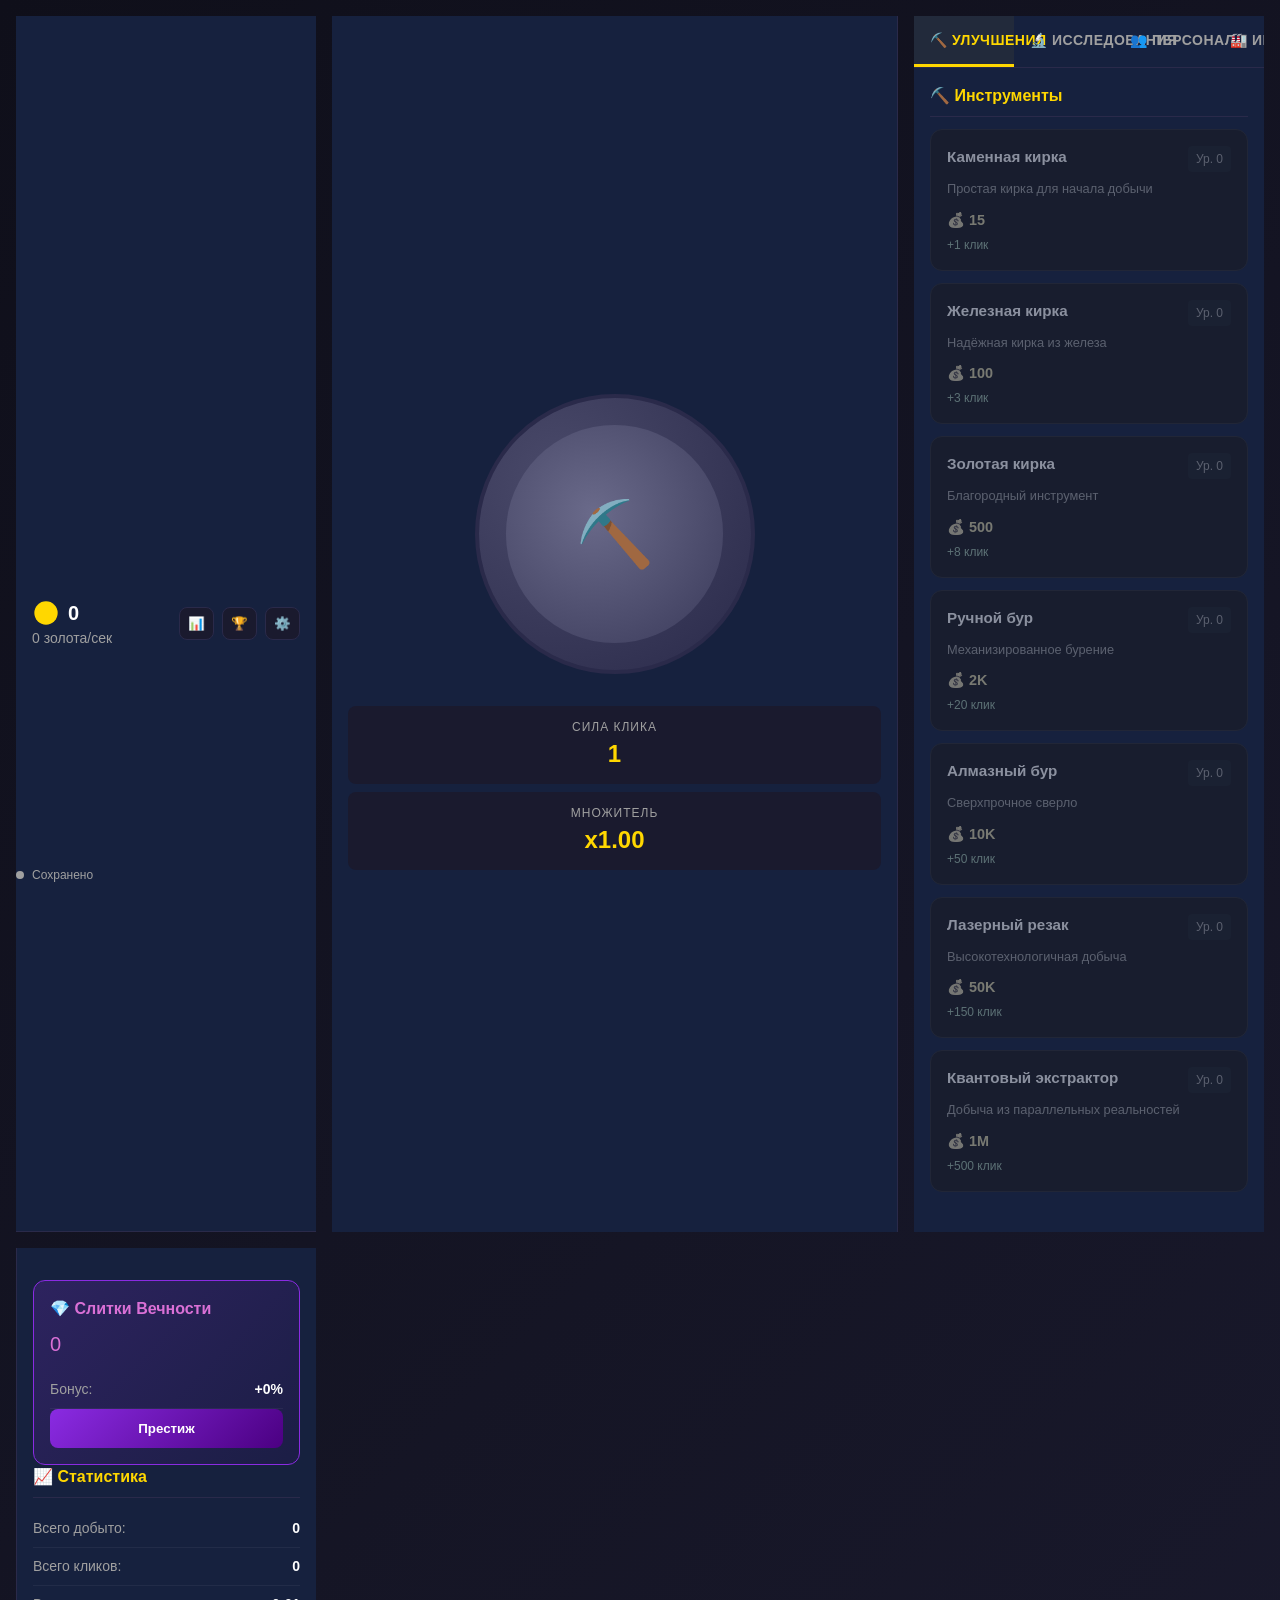
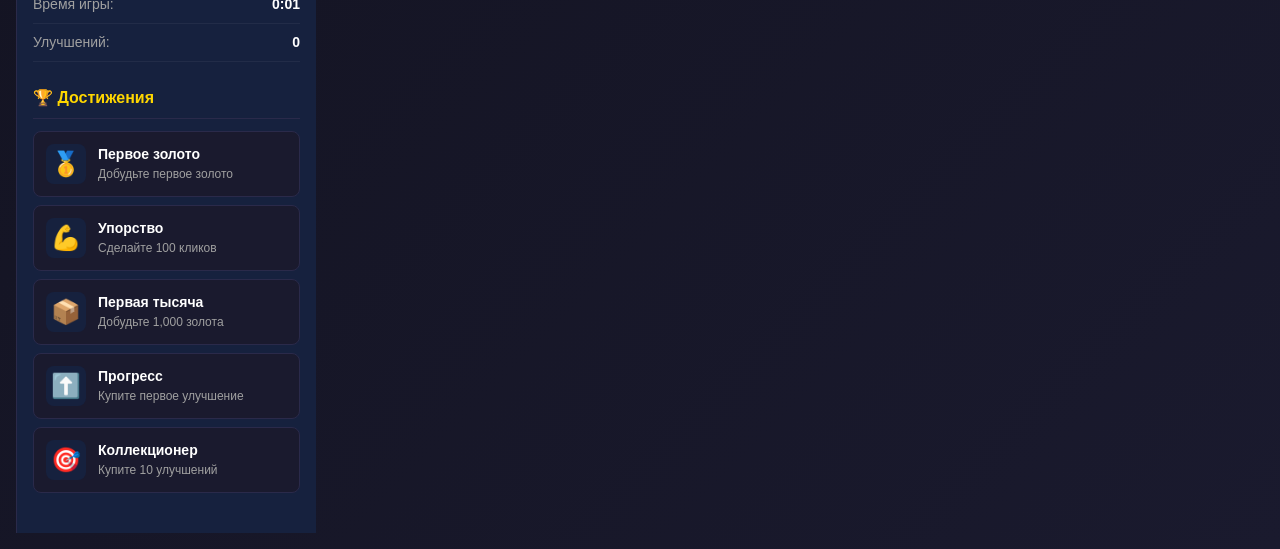
==== index.html @ e4bf8875 "Add files via upload" ====
<!DOCTYPE html>
<html lang="ru">
<head>
    <meta charset="UTF-8">
    <meta name="viewport" content="width=device-width, initial-scale=1.0, maximum-scale=1.0, user-scalable=no, viewport-fit=cover">
    <meta name="theme-color" content="#1a1a2e">
    <meta name="description" content="Gold Mining Clicker - высокопроизводительная браузерная игра">
    <title>Gold Mining Clicker</title>
    <style>
        /* ============================================
           CSS RESET & BASE STYLES
           ============================================ */
        *, *::before, *::after {
            box-sizing: border-box;
            margin: 0;
            padding: 0;
            -webkit-tap-highlight-color: transparent;
        }

        :root {
            --primary-gold: #ffd700;
            --secondary-gold: #ffb347;
            --dark-bg: #1a1a2e;
            --darker-bg: #0f0f1a;
            --panel-bg: #16213e;
            --accent-blue: #4a9eff;
            --accent-green: #4ade80;
            --accent-red: #f87171;
            --text-primary: #ffffff;
            --text-secondary: #a0a0a0;
            --border-color: #2a2a4a;
            --shadow-color: rgba(0, 0, 0, 0.3);
            --font-main: -apple-system, BlinkMacSystemFont, 'Segoe UI', Roboto, Oxygen, Ubuntu, sans-serif;
        }

        html {
            font-size: 16px;
            -webkit-text-size-adjust: 100%;
            touch-action: manipulation;
        }

        body {
            font-family: var(--font-main);
            background: linear-gradient(135deg, var(--darker-bg) 0%, var(--dark-bg) 100%);
            color: var(--text-primary);
            min-height: 100vh;
            min-height: 100dvh;
            overflow-x: hidden;
            line-height: 1.5;
        }

        /* ============================================
           LAYOUT & GRID
           ============================================ */
        .game-container {
            display: grid;
            grid-template-columns: 1fr;
            grid-template-rows: auto 1fr auto;
            min-height: 100vh;
            min-height: 100dvh;
            max-width: 1400px;
            margin: 0 auto;
        }

        @media (min-width: 768px) {
            .game-container {
                grid-template-columns: 300px 1fr 350px;
                grid-template-rows: 1fr;
                gap: 1rem;
                padding: 1rem;
            }
        }

        /* ============================================
           HEADER
           ============================================ */
        .header {
            background: var(--panel-bg);
            padding: 0.75rem 1rem;
            border-bottom: 1px solid var(--border-color);
            display: flex;
            justify-content: space-between;
            align-items: center;
            position: sticky;
            top: 0;
            z-index: 100;
            backdrop-filter: blur(10px);
            -webkit-backdrop-filter: blur(10px);
        }

        .gold-display {
            display: flex;
            align-items: center;
            gap: 0.5rem;
            font-size: 1.25rem;
            font-weight: bold;
        }

        .gold-icon {
            width: 28px;
            height: 28px;
            fill: var(--primary-gold);
            animation: goldPulse 2s ease-in-out infinite;
        }

        @keyframes goldPulse {
            0%, 100% { transform: scale(1); }
            50% { transform: scale(1.1); }
        }

        .gps-display {
            font-size: 0.875rem;
            color: var(--text-secondary);
        }

        .header-actions {
            display: flex;
            gap: 0.5rem;
        }

        .btn-icon {
            background: var(--dark-bg);
            border: 1px solid var(--border-color);
            border-radius: 8px;
            padding: 0.5rem;
            cursor: pointer;
            transition: all 0.2s ease;
            color: var(--text-primary);
        }

        .btn-icon:hover {
            background: var(--panel-bg);
            border-color: var(--primary-gold);
        }

        /* ============================================
           MINING SECTION (LEFT PANEL)
           ============================================ */
        .mining-section {
            background: var(--panel-bg);
            padding: 1rem;
            display: flex;
            flex-direction: column;
            align-items: center;
            justify-content: center;
            border-right: 1px solid var(--border-color);
            position: relative;
            overflow: hidden;
        }

        .mine-container {
            position: relative;
            width: 280px;
            height: 280px;
            margin: 1rem 0;
        }

        .mine-button {
            width: 100%;
            height: 100%;
            border-radius: 50%;
            background: radial-gradient(circle at 30% 30%, #4a4a6a, #2a2a4a);
            border: 4px solid var(--border-color);
            cursor: pointer;
            position: relative;
            overflow: hidden;
            transition: transform 0.1s ease, border-color 0.2s ease;
            -webkit-user-select: none;
            user-select: none;
            touch-action: manipulation;
        }

        .mine-button::before {
            content: '';
            position: absolute;
            top: 10%;
            left: 10%;
            width: 80%;
            height: 80%;
            background: radial-gradient(circle at 40% 40%, #6a6a8a, #3a3a5a);
            border-radius: 50%;
        }

        .mine-button::after {
            content: '⛏️';
            position: absolute;
            top: 50%;
            left: 50%;
            transform: translate(-50%, -50%);
            font-size: 4rem;
            z-index: 2;
        }

        .mine-button:hover {
            border-color: var(--primary-gold);
        }

        .mine-button:active {
            transform: scale(0.95);
        }

        .mine-button.clicked {
            animation: mineClick 0.1s ease-out;
        }

        @keyframes mineClick {
            0% { transform: scale(1); }
            50% { transform: scale(0.92); }
            100% { transform: scale(1); }
        }

        .click-power-display {
            text-align: center;
            margin-top: 1rem;
            padding: 0.75rem;
            background: var(--dark-bg);
            border-radius: 8px;
            width: 100%;
        }

        .click-power-label {
            font-size: 0.75rem;
            color: var(--text-secondary);
            text-transform: uppercase;
            letter-spacing: 1px;
        }

        .click-power-value {
            font-size: 1.5rem;
            font-weight: bold;
            color: var(--primary-gold);
        }

        /* ============================================
           MAIN CONTENT (UPGRADES & RESEARCH)
           ============================================ */
        .main-section {
            background: var(--panel-bg);
            overflow-y: auto;
            overflow-x: hidden;
            display: flex;
            flex-direction: column;
        }

        .tabs {
            display: flex;
            border-bottom: 1px solid var(--border-color);
            flex-shrink: 0;
            overflow-x: auto;
            -webkit-overflow-scrolling: touch;
        }

        .tab-btn {
            flex: 1;
            min-width: 100px;
            padding: 1rem;
            background: transparent;
            border: none;
            border-bottom: 3px solid transparent;
            color: var(--text-secondary);
            cursor: pointer;
            font-size: 0.875rem;
            font-weight: 600;
            text-transform: uppercase;
            letter-spacing: 0.5px;
            transition: all 0.2s ease;
            white-space: nowrap;
        }

        .tab-btn.active {
            color: var(--primary-gold);
            border-bottom-color: var(--primary-gold);
            background: rgba(255, 215, 0, 0.05);
        }

        .tab-content {
            flex: 1;
            overflow-y: auto;
            padding: 1rem;
            display: none;
        }

        .tab-content.active {
            display: block;
        }

        .upgrade-category {
            margin-bottom: 1.5rem;
        }

        .category-title {
            font-size: 1rem;
            font-weight: bold;
            color: var(--primary-gold);
            margin-bottom: 0.75rem;
            padding-bottom: 0.5rem;
            border-bottom: 1px solid var(--border-color);
            display: flex;
            align-items: center;
            gap: 0.5rem;
        }

        .upgrade-grid {
            display: grid;
            grid-template-columns: repeat(auto-fill, minmax(280px, 1fr));
            gap: 0.75rem;
        }

        .upgrade-card {
            background: var(--dark-bg);
            border: 1px solid var(--border-color);
            border-radius: 12px;
            padding: 1rem;
            cursor: pointer;
            transition: all 0.2s ease;
            position: relative;
            overflow: hidden;
        }

        .upgrade-card:hover {
            border-color: var(--primary-gold);
            transform: translateY(-2px);
        }

        .upgrade-card.disabled {
            opacity: 0.5;
            cursor: not-allowed;
            filter: grayscale(0.8);
        }

        .upgrade-card.disabled:hover {
            transform: none;
            border-color: var(--border-color);
        }

        .upgrade-card.purchased {
            border-color: var(--accent-green);
        }

        .upgrade-card.purchased::after {
            content: '✓';
            position: absolute;
            top: 0.5rem;
            right: 0.5rem;
            color: var(--accent-green);
            font-weight: bold;
        }

        .upgrade-header {
            display: flex;
            justify-content: space-between;
            align-items: flex-start;
            margin-bottom: 0.5rem;
        }

        .upgrade-name {
            font-weight: bold;
            font-size: 0.95rem;
        }

        .upgrade-level {
            background: var(--panel-bg);
            padding: 0.25rem 0.5rem;
            border-radius: 4px;
            font-size: 0.75rem;
            color: var(--text-secondary);
        }

        .upgrade-description {
            font-size: 0.8rem;
            color: var(--text-secondary);
            margin-bottom: 0.75rem;
            line-height: 1.4;
        }

        .upgrade-cost {
            display: flex;
            align-items: center;
            gap: 0.25rem;
            font-size: 0.9rem;
            color: var(--primary-gold);
            font-weight: 600;
        }

        .upgrade-bonus {
            font-size: 0.75rem;
            color: var(--accent-green);
            margin-top: 0.25rem;
        }

        /* Research Tree Styles */
        .research-tree {
            display: flex;
            flex-direction: column;
            gap: 1.5rem;
        }

        .research-branch {
            background: var(--dark-bg);
            border-radius: 12px;
            padding: 1rem;
            border: 1px solid var(--border-color);
        }

        .branch-title {
            font-size: 1rem;
            font-weight: bold;
            color: var(--accent-blue);
            margin-bottom: 1rem;
            display: flex;
            align-items: center;
            gap: 0.5rem;
        }

        .research-node {
            display: flex;
            align-items: center;
            gap: 1rem;
            padding: 0.75rem;
            background: var(--panel-bg);
            border-radius: 8px;
            margin-bottom: 0.5rem;
            cursor: pointer;
            transition: all 0.2s ease;
            border: 1px solid var(--border-color);
        }

        .research-node:hover {
            border-color: var(--accent-blue);
        }

        .research-node.locked {
            opacity: 0.4;
            cursor: not-allowed;
            filter: grayscale(1);
        }

        .research-node.researched {
            border-color: var(--accent-green);
            background: rgba(74, 222, 128, 0.1);
        }

        .research-icon {
            width: 40px;
            height: 40px;
            background: var(--dark-bg);
            border-radius: 8px;
            display: flex;
            align-items: center;
            justify-content: center;
            font-size: 1.25rem;
            flex-shrink: 0;
        }

        .research-info {
            flex: 1;
        }

        .research-name {
            font-weight: bold;
            font-size: 0.9rem;
        }

        .research-desc {
            font-size: 0.75rem;
            color: var(--text-secondary);
        }

        .research-cost {
            font-size: 0.8rem;
            color: var(--primary-gold);
            font-weight: 600;
        }

        /* ============================================
           RIGHT PANEL (STATS & EVENTS)
           ============================================ */
        .stats-section {
            background: var(--panel-bg);
            border-left: 1px solid var(--border-color);
            overflow-y: auto;
            padding: 1rem;
        }

        .stats-panel {
            margin-bottom: 1.5rem;
        }

        .panel-title {
            font-size: 1rem;
            font-weight: bold;
            color: var(--primary-gold);
            margin-bottom: 0.75rem;
            padding-bottom: 0.5rem;
            border-bottom: 1px solid var(--border-color);
        }

        .stat-row {
            display: flex;
            justify-content: space-between;
            padding: 0.5rem 0;
            font-size: 0.875rem;
            border-bottom: 1px solid rgba(255, 255, 255, 0.05);
        }

        .stat-label {
            color: var(--text-secondary);
        }

        .stat-value {
            font-weight: 600;
            color: var(--text-primary);
        }

        .event-banner {
            background: linear-gradient(135deg, rgba(255, 215, 0, 0.2), rgba(255, 179, 71, 0.1));
            border: 1px solid var(--primary-gold);
            border-radius: 8px;
            padding: 1rem;
            margin-bottom: 1rem;
            text-align: center;
            animation: eventPulse 2s ease-in-out infinite;
        }

        @keyframes eventPulse {
            0%, 100% { box-shadow: 0 0 10px rgba(255, 215, 0, 0.2); }
            50% { box-shadow: 0 0 20px rgba(255, 215, 0, 0.4); }
        }

        .event-name {
            font-weight: bold;
            color: var(--primary-gold);
            margin-bottom: 0.25rem;
        }

        .event-timer {
            font-size: 0.875rem;
            color: var(--text-secondary);
        }

        .prestige-section {
            background: linear-gradient(135deg, rgba(138, 43, 226, 0.2), rgba(75, 0, 130, 0.1));
            border: 1px solid #8a2be2;
            border-radius: 12px;
            padding: 1rem;
            margin-top: 1rem;
        }

        .prestige-title {
            font-size: 1rem;
            font-weight: bold;
            color: #da70d6;
            margin-bottom: 0.5rem;
        }

        .prestige-currency {
            display: flex;
            align-items: center;
            gap: 0.5rem;
            font-size: 1.25rem;
            color: #da70d6;
            margin-bottom: 0.75rem;
        }

        .prestige-btn {
            width: 100%;
            padding: 0.75rem;
            background: linear-gradient(135deg, #8a2be2, #4b0082);
            border: none;
            border-radius: 8px;
            color: white;
            font-weight: bold;
            cursor: pointer;
            transition: all 0.2s ease;
        }

        .prestige-btn:hover:not(:disabled) {
            transform: translateY(-2px);
            box-shadow: 0 4px 15px rgba(138, 43, 226, 0.4);
        }

        .prestige-btn:disabled {
            opacity: 0.5;
            cursor: not-allowed;
        }

        /* ============================================
           ACHIEVEMENTS
           ============================================ */
        .achievements-list {
            display: flex;
            flex-direction: column;
            gap: 0.5rem;
        }

        .achievement-item {
            display: flex;
            align-items: center;
            gap: 0.75rem;
            padding: 0.75rem;
            background: var(--dark-bg);
            border-radius: 8px;
            border: 1px solid var(--border-color);
        }

        .achievement-item.unlocked {
            border-color: var(--accent-green);
            background: rgba(74, 222, 128, 0.05);
        }

        .achievement-icon {
            font-size: 1.5rem;
            width: 40px;
            height: 40px;
            display: flex;
            align-items: center;
            justify-content: center;
            background: var(--panel-bg);
            border-radius: 8px;
        }

        .achievement-info {
            flex: 1;
        }

        .achievement-name {
            font-weight: bold;
            font-size: 0.875rem;
        }

        .achievement-desc {
            font-size: 0.75rem;
            color: var(--text-secondary);
        }

        /* ============================================
           CANVAS OVERLAY FOR PARTICLES
           ============================================ */
        #particleCanvas {
            position: fixed;
            top: 0;
            left: 0;
            width: 100%;
            height: 100%;
            pointer-events: none;
            z-index: 1000;
        }

        /* ============================================
           FLOATING TEXT ANIMATIONS
           ============================================ */
        .floating-text {
            position: fixed;
            pointer-events: none;
            font-weight: bold;
            color: var(--primary-gold);
            text-shadow: 0 2px 4px rgba(0, 0, 0, 0.5);
            z-index: 999;
            animation: floatUp 1s ease-out forwards;
            will-change: transform, opacity;
        }

        @keyframes floatUp {
            0% {
                opacity: 1;
                transform: translateY(0) scale(1);
            }
            100% {
                opacity: 0;
                transform: translateY(-80px) scale(1.2);
            }
        }

        /* ============================================
           MODALS
           ============================================ */
        .modal-overlay {
            position: fixed;
            top: 0;
            left: 0;
            width: 100%;
            height: 100%;
            background: rgba(0, 0, 0, 0.8);
            display: none;
            align-items: center;
            justify-content: center;
            z-index: 2000;
            padding: 1rem;
        }

        .modal-overlay.active {
            display: flex;
        }

        .modal-content {
            background: var(--panel-bg);
            border-radius: 16px;
            padding: 2rem;
            max-width: 500px;
            width: 100%;
            max-height: 80vh;
            overflow-y: auto;
            border: 1px solid var(--border-color);
        }

        .modal-title {
            font-size: 1.5rem;
            font-weight: bold;
            color: var(--primary-gold);
            margin-bottom: 1rem;
            text-align: center;
        }

        .modal-body {
            margin-bottom: 1.5rem;
            line-height: 1.6;
        }

        .modal-actions {
            display: flex;
            gap: 1rem;
            justify-content: center;
        }

        .btn-primary {
            padding: 0.75rem 2rem;
            background: var(--primary-gold);
            color: var(--dark-bg);
            border: none;
            border-radius: 8px;
            font-weight: bold;
            cursor: pointer;
            transition: all 0.2s ease;
        }

        .btn-primary:hover {
            transform: translateY(-2px);
            box-shadow: 0 4px 15px rgba(255, 215, 0, 0.3);
        }

        .btn-secondary {
            padding: 0.75rem 2rem;
            background: var(--dark-bg);
            color: var(--text-primary);
            border: 1px solid var(--border-color);
            border-radius: 8px;
            font-weight: bold;
            cursor: pointer;
            transition: all 0.2s ease;
        }

        .btn-secondary:hover {
            background: var(--panel-bg);
        }

        /* ============================================
           SETTINGS PANEL
           ============================================ */
        .settings-group {
            margin-bottom: 1.5rem;
        }

        .settings-label {
            display: flex;
            justify-content: space-between;
            align-items: center;
            padding: 0.75rem 0;
            border-bottom: 1px solid var(--border-color);
        }

        .toggle-switch {
            position: relative;
            width: 50px;
            height: 26px;
            background: var(--dark-bg);
            border-radius: 13px;
            cursor: pointer;
            transition: background 0.2s ease;
        }

        .toggle-switch.active {
            background: var(--primary-gold);
        }

        .toggle-switch::after {
            content: '';
            position: absolute;
            top: 3px;
            left: 3px;
            width: 20px;
            height: 20px;
            background: white;
            border-radius: 50%;
            transition: transform 0.2s ease;
        }

        .toggle-switch.active::after {
            transform: translateX(24px);
        }

        /* ============================================
           RESPONSIVE ADJUSTMENTS
           ============================================ */
        @media (max-width: 767px) {
            .game-container {
                grid-template-columns: 1fr;
                grid-template-rows: auto auto 1fr auto;
            }

            .mining-section {
                border-right: none;
                border-bottom: 1px solid var(--border-color);
                padding: 1.5rem 1rem;
            }

            .mine-container {
                width: 220px;
                height: 220px;
            }

            .mine-button::after {
                font-size: 3rem;
            }

            .stats-section {
                border-left: none;
                border-top: 1px solid var(--border-color);
            }

            .header {
                position: static;
            }

            .upgrade-grid {
                grid-template-columns: 1fr;
            }
        }

        /* ============================================
           PERFORMANCE MODE STYLES
           ============================================ */
        .performance-mode .mine-button {
            animation: none;
        }

        .performance-mode .gold-icon {
            animation: none;
        }

        .performance-mode .event-banner {
            animation: none;
        }

        .performance-mode .upgrade-card:hover {
            transform: none;
        }

        /* ============================================
           OFFLINE PROGRESS MODAL
           ============================================ */
        .offline-summary {
            background: var(--dark-bg);
            border-radius: 8px;
            padding: 1rem;
            margin: 1rem 0;
        }

        .offline-row {
            display: flex;
            justify-content: space-between;
            padding: 0.5rem 0;
        }

        /* ============================================
           NOTIFICATIONS
           ============================================ */
        .notification-container {
            position: fixed;
            bottom: 1rem;
            right: 1rem;
            z-index: 1500;
            display: flex;
            flex-direction: column;
            gap: 0.5rem;
        }

        .notification {
            background: var(--panel-bg);
            border: 1px solid var(--border-color);
            border-radius: 8px;
            padding: 1rem;
            min-width: 280px;
            box-shadow: 0 4px 15px var(--shadow-color);
            animation: slideIn 0.3s ease-out;
        }

        .notification.success {
            border-color: var(--accent-green);
        }

        .notification.warning {
            border-color: var(--primary-gold);
        }

        .notification.error {
            border-color: var(--accent-red);
        }

        @keyframes slideIn {
            from {
                transform: translateX(100%);
                opacity: 0;
            }
            to {
                transform: translateX(0);
                opacity: 1;
            }
        }

        /* ============================================
           LOADING STATE
           ============================================ */
        .loading-overlay {
            position: fixed;
            top: 0;
            left: 0;
            width: 100%;
            height: 100%;
            background: var(--darker-bg);
            display: flex;
            align-items: center;
            justify-content: center;
            z-index: 3000;
            transition: opacity 0.5s ease;
        }

        .loading-overlay.hidden {
            opacity: 0;
            pointer-events: none;
        }

        .loading-spinner {
            width: 50px;
            height: 50px;
            border: 4px solid var(--border-color);
            border-top-color: var(--primary-gold);
            border-radius: 50%;
            animation: spin 1s linear infinite;
        }

        @keyframes spin {
            to { transform: rotate(360deg); }
        }

        /* ============================================
           SAVE INDICATOR
           ============================================ */
        .save-indicator {
            position: fixed;
            bottom: 1rem;
            left: 1rem;
            font-size: 0.75rem;
            color: var(--text-secondary);
            z-index: 1000;
            display: flex;
            align-items: center;
            gap: 0.5rem;
        }

        .save-indicator.saving {
            color: var(--primary-gold);
        }

        .save-dot {
            width: 8px;
            height: 8px;
            background: var(--text-secondary);
            border-radius: 50%;
        }

        .save-indicator.saving .save-dot {
            background: var(--primary-gold);
            animation: blink 1s ease-in-out infinite;
        }

        @keyframes blink {
            0%, 100% { opacity: 1; }
            50% { opacity: 0.3; }
        }
    </style>
</head>
<body>
    <!-- Loading Overlay -->
    <div class="loading-overlay" id="loadingOverlay">
        <div class="loading-spinner"></div>
    </div>

    <!-- Particle Canvas -->
    <canvas id="particleCanvas"></canvas>

    <!-- Notification Container -->
    <div class="notification-container" id="notificationContainer"></div>

    <!-- Save Indicator -->
    <div class="save-indicator" id="saveIndicator">
        <span class="save-dot"></span>
        <span id="saveText">Сохранено</span>
    </div>

    <!-- Settings Modal -->
    <div class="modal-overlay" id="settingsModal">
        <div class="modal-content">
            <h2 class="modal-title">⚙️ Настройки</h2>
            <div class="modal-body">
                <div class="settings-group">
                    <div class="settings-label">
                        <span>Режим производительности</span>
                        <div class="toggle-switch" id="perfModeToggle"></div>
                    </div>
                    <p style="font-size: 0.75rem; color: var(--text-secondary); margin-top: 0.5rem;">
                        Отключает частицы и сложные анимации для лучшей производительности на слабых устройствах
                    </p>
                </div>
                <div class="settings-group">
                    <div class="settings-label">
                        <span>Звук (заглушка)</span>
                        <div class="toggle-switch" id="soundToggle"></div>
                    </div>
                </div>
                <div class="settings-group">
                    <button class="btn-secondary" id="resetSaveBtn" style="width: 100%; margin-top: 1rem;">
                        🗑️ Сбросить сохранение
                    </button>
                </div>
            </div>
            <div class="modal-actions">
                <button class="btn-primary" id="closeSettingsBtn">Закрыть</button>
            </div>
        </div>
    </div>

    <!-- Prestige Confirmation Modal -->
    <div class="modal-overlay" id="prestigeModal">
        <div class="modal-content">
            <h2 class="modal-title">💎 Престиж</h2>
            <div class="modal-body">
                <p>Вы собираетесь начать заново, но получите <strong id="prestigeGainDisplay">0</strong> Слитков Вечности.</p>
                <p style="margin-top: 1rem; font-size: 0.875rem; color: var(--text-secondary);">
                    Каждый Слиток Вечности даёт +10% ко всей добыче навсегда и открывает новые механики.
                </p>
                <div class="offline-summary">
                    <div class="offline-row">
                        <span>Текущий бонус:</span>
                        <span id="currentPrestigeBonus">+0%</span>
                    </div>
                    <div class="offline-row">
                        <span>Новый бонус:</span>
                        <span id="newPrestigeBonus" style="color: var(--accent-green);">+0%</span>
                    </div>
                </div>
            </div>
            <div class="modal-actions">
                <button class="btn-secondary" id="cancelPrestigeBtn">Отмена</button>
                <button class="btn-primary" id="confirmPrestigeBtn">Подтвердить</button>
            </div>
        </div>
    </div>

    <!-- Game Container -->
    <div class="game-container">
        <!-- Header -->
        <header class="header">
            <div>
                <div class="gold-display">
                    <svg class="gold-icon" viewBox="0 0 24 24">
                        <circle cx="12" cy="12" r="10"/>
                    </svg>
                    <span id="goldAmount">0</span>
                </div>
                <div class="gps-display">
                    <span id="gpsAmount">0</span> золота/сек
                </div>
            </div>
            <div class="header-actions">
                <button class="btn-icon" id="statsBtn" title="Статистика">📊</button>
                <button class="btn-icon" id="achievementsBtn" title="Достижения">🏆</button>
                <button class="btn-icon" id="settingsBtn" title="Настройки">⚙️</button>
            </div>
        </header>

        <!-- Mining Section -->
        <section class="mining-section">
            <div class="mine-container">
                <button class="mine-button" id="mineButton" aria-label="Добыть золото"></button>
            </div>
            <div class="click-power-display">
                <div class="click-power-label">Сила клика</div>
                <div class="click-power-value" id="clickPower">1</div>
            </div>
            <div class="click-power-display" style="margin-top: 0.5rem;">
                <div class="click-power-label">Множитель</div>
                <div class="click-power-value" id="globalMultiplier">x1.00</div>
            </div>
        </section>

        <!-- Main Section -->
        <main class="main-section">
            <div class="tabs">
                <button class="tab-btn active" data-tab="upgrades">⛏️ Улучшения</button>
                <button class="tab-btn" data-tab="research">🔬 Исследования</button>
                <button class="tab-btn" data-tab="personnel">👥 Персонал</button>
                <button class="tab-btn" data-tab="infrastructure">🏭 Инфраструктура</button>
            </div>

            <!-- Upgrades Tab -->
            <div class="tab-content active" id="upgradesTab">
                <div class="upgrade-category">
                    <div class="category-title">⛏️ Инструменты</div>
                    <div class="upgrade-grid" id="toolsGrid"></div>
                </div>
            </div>

            <!-- Research Tab -->
            <div class="tab-content" id="researchTab">
                <div class="research-tree" id="researchTree"></div>
            </div>

            <!-- Personnel Tab -->
            <div class="tab-content" id="personnelTab">
                <div class="upgrade-category">
                    <div class="category-title">👷 Шахтёры</div>
                    <div class="upgrade-grid" id="minersGrid"></div>
                </div>
                <div class="upgrade-category">
                    <div class="category-title">🔧 Инженеры</div>
                    <div class="upgrade-grid" id="engineersGrid"></div>
                </div>
            </div>

            <!-- Infrastructure Tab -->
            <div class="tab-content" id="infrastructureTab">
                <div class="upgrade-category">
                    <div class="category-title">🏗️ Постройки</div>
                    <div class="upgrade-grid" id="buildingsGrid"></div>
                </div>
            </div>
        </main>

        <!-- Stats Section -->
        <aside class="stats-section">
            <!-- Active Event -->
            <div id="eventContainer"></div>

            <!-- Prestige -->
            <div class="prestige-section">
                <div class="prestige-title">💎 Слитки Вечности</div>
                <div class="prestige-currency">
                    <span id="eternityBars">0</span>
                </div>
                <div class="stat-row">
                    <span class="stat-label">Бонус:</span>
                    <span class="stat-value" id="prestigeBonus">+0%</span>
                </div>
                <button class="prestige-btn" id="prestigeBtn">Престиж</button>
            </div>

            <!-- Statistics -->
            <div class="stats-panel">
                <div class="panel-title">📈 Статистика</div>
                <div class="stat-row">
                    <span class="stat-label">Всего добыто:</span>
                    <span class="stat-value" id="totalMined">0</span>
                </div>
                <div class="stat-row">
                    <span class="stat-label">Всего кликов:</span>
                    <span class="stat-value" id="totalClicks">0</span>
                </div>
                <div class="stat-row">
                    <span class="stat-label">Время игры:</span>
                    <span class="stat-value" id="playTime">0:00</span>
                </div>
                <div class="stat-row">
                    <span class="stat-label">Улучшений:</span>
                    <span class="stat-value" id="upgradesCount">0</span>
                </div>
            </div>

            <!-- Recent Achievements -->
            <div class="stats-panel">
                <div class="panel-title">🏆 Достижения</div>
                <div class="achievements-list" id="achievementsList"></div>
            </div>
        </aside>
    </div>

    <script>
        // ============================================
        // GAME CORE MODULE
        // ============================================
        const Game = (function() {
            'use strict';

            // ============================================
            // CONSTANTS & CONFIGURATION
            // ============================================
            const CONFIG = {
                SAVE_KEY: 'goldMiningSave_v1',
                SAVE_INTERVAL: 10000, // 10 seconds
                AUTOSAVE_DEBOUNCE: 5000,
                FPS_TARGET: 60,
                OFFLINE_LIMIT: 86400000, // 24 hours max offline
                PERFORMANCE_THRESHOLD: 30, // FPS threshold for auto performance mode
                NUMBER_FORMATTERS: [
                    { limit: 1e3, suffix: '', decimals: 0 },
                    { limit: 1e6, suffix: 'K', decimals: 1 },
                    { limit: 1e9, suffix: 'M', decimals: 2 },
                    { limit: 1e12, suffix: 'B', decimals: 2 },
                    { limit: 1e15, suffix: 'T', decimals: 2 },
                    { limit: 1e18, suffix: 'Qa', decimals: 2 },
                    { limit: 1e21, suffix: 'Qi', decimals: 2 },
                    { limit: Infinity, suffix: '+', decimals: 2 }
                ]
            };

            // ============================================
            // GAME DATA DEFINITIONS
            // ============================================
            const TOOLS = [
                { id: 'pickaxe_1', name: 'Каменная кирка', baseCost: 15, basePower: 1, description: 'Простая кирка для начала добычи' },
                { id: 'pickaxe_2', name: 'Железная кирка', baseCost: 100, basePower: 3, description: 'Надёжная кирка из железа' },
                { id: 'pickaxe_3', name: 'Золотая кирка', baseCost: 500, basePower: 8, description: 'Благородный инструмент' },
                { id: 'drill_1', name: 'Ручной бур', baseCost: 2000, basePower: 20, description: 'Механизированное бурение' },
                { id: 'drill_2', name: 'Алмазный бур', baseCost: 10000, basePower: 50, description: 'Сверхпрочное сверло' },
                { id: 'laser_1', name: 'Лазерный резак', baseCost: 50000, basePower: 150, description: 'Высокотехнологичная добыча' },
                { id: 'quantum_1', name: 'Квантовый экстрактор', baseCost: 1000000, basePower: 500, description: 'Добыча из параллельных реальностей' }
            ];

            const MINERS = [
                { id: 'miner_1', name: 'Новичок', baseCost: 25, baseGPS: 1, description: 'Начинающий шахтёр' },
                { id: 'miner_2', name: 'Опытный шахтёр', baseCost: 150, baseGPS: 5, description: 'Профессионал своего дела' },
                { id: 'miner_3', name: 'Ветеран', baseCost: 750, baseGPS: 15, description: 'Многолетний опыт' },
                { id: 'miner_4', name: 'Мастер', baseCost: 4000, baseGPS: 40, description: 'Элита добычи' },
                { id: 'miner_5', name: 'Легенда', baseCost: 20000, baseGPS: 100, description: 'Живая легенда шахты' }
            ];

            const ENGINEERS = [
                { id: 'engineer_1', name: 'Техник', baseCost: 500, baseGPS: 10, description: 'Обслуживает оборудование' },
                { id: 'engineer_2', name: 'Инженер', baseCost: 3000, baseGPS: 30, description: 'Оптимизирует процессы' },
                { id: 'engineer_3', name: 'Главный инженер', baseCost: 15000, baseGPS: 80, description: 'Руководит всеми системами' },
                { id: 'engineer_4', name: 'Техногений', baseCost: 75000, baseGPS: 200, description: 'Гений автоматизации' }
            ];

            const BUILDINGS = [
                { id: 'elevator_1', name: 'Грузовой лифт', baseCost: 1000, baseGPS: 25, description: 'Быстрая доставка руды' },
                { id: 'sorter_1', name: 'Сортировочная линия', baseCost: 5000, baseGPS: 60, description: 'Автоматическая сортировка' },
                { id: 'smelter_1', name: 'Плавильня', baseCost: 25000, baseGPS: 150, description: 'Переплавка руды в слитки' },
                { id: 'refinery_1', name: 'Аффинажный завод', baseCost: 100000, baseGPS: 400, description: 'Очистка до 99.99%' },
                { id: 'vault_1', name: 'Золотохранилище', baseCost: 500000, baseGPS: 1000, description: 'Надёжное хранение' }
            ];

            const RESEARCH_TREE = {
                mining: {
                    name: 'Добыча',
                    icon: '⛏️',
                    technologies: [
                        { id: 'mining_1', name: 'Геологоразведка', cost: 500, description: '+20% ко всей добыче', effect: { type: 'global_mult', value: 0.2 }, prerequisites: [] },
                        { id: 'mining_2', name: 'Глубинное бурение', cost: 2500, description: '+50% ко всей добыче', effect: { type: 'global_mult', value: 0.5 }, prerequisites: ['mining_1'] },
                        { id: 'mining_3', name: 'Сейсмический сканер', cost: 10000, description: '+100% ко всей добыче', effect: { type: 'global_mult', value: 1.0 }, prerequisites: ['mining_2'] },
                        { id: 'mining_4', name: 'Термоядерный бур', cost: 50000, description: '+250% ко всей добыче', effect: { type: 'global_mult', value: 2.5 }, prerequisites: ['mining_3'] }
                    ]
                },
                automation: {
                    name: 'Автоматизация',
                    icon: '⚙️',
                    technologies: [
                        { id: 'auto_1', name: 'Конвейерная лента', cost: 750, description: '+25% к GPS персонала', effect: { type: 'gps_mult', value: 0.25 }, prerequisites: [] },
                        { id: 'auto_2', name: 'Роботизация', cost: 5000, description: '+50% к GPS персонала', effect: { type: 'gps_mult', value: 0.5 }, prerequisites: ['auto_1'] },
                        { id: 'auto_3', name: 'ИИ управление', cost: 25000, description: '+100% к GPS персонала', effect: { type: 'gps_mult', value: 1.0 }, prerequisites: ['auto_2'] },
                        { id: 'auto_4', name: 'Наноассемблеры', cost: 100000, description: '+200% к GPS персонала', effect: { type: 'gps_mult', value: 2.0 }, prerequisites: ['auto_3'] }
                    ]
                },
                economy: {
                    name: 'Экономика',
                    icon: '💰',
                    technologies: [
                        { id: 'econ_1', name: 'Оптимизация затрат', cost: 1000, description: '-10% к стоимости улучшений', effect: { type: 'cost_reduction', value: 0.1 }, prerequisites: [] },
                        { id: 'econ_2', name: 'Рыночные связи', cost: 7500, description: '-20% к стоимости улучшений', effect: { type: 'cost_reduction', value: 0.2 }, prerequisites: ['econ_1'] },
                        { id: 'econ_3', name: 'Монополия', cost: 30000, description: '-30% к стоимости улучшений', effect: { type: 'cost_reduction', value: 0.3 }, prerequisites: ['econ_2'] },
                        { id: 'econ_4', name: 'Финансовая империя', cost: 150000, description: '-40% к стоимости улучшений', effect: { type: 'cost_reduction', value: 0.4 }, prerequisites: ['econ_3'] }
                    ]
                }
            };

            const ACHIEVEMENTS = [
                { id: 'first_gold', name: 'Первое золото', description: 'Добудьте первое золото', condition: (state) => state.stats.totalMined >= 1, icon: '🥇' },
                { id: 'hundred_clicks', name: 'Упорство', description: 'Сделайте 100 кликов', condition: (state) => state.stats.totalClicks >= 100, icon: '💪' },
                { id: 'thousand_gold', name: 'Первая тысяча', description: 'Добудьте 1,000 золота', condition: (state) => state.stats.totalMined >= 1000, icon: '📦' },
                { id: 'first_upgrade', name: 'Прогресс', description: 'Купите первое улучшение', condition: (state) => state.stats.upgradesPurchased >= 1, icon: '⬆️' },
                { id: 'ten_upgrades', name: 'Коллекционер', description: 'Купите 10 улучшений', condition: (state) => state.stats.upgradesPurchased >= 10, icon: '🎯' },
                { id: 'million_gold', name: 'Миллионер', description: 'Добудьте 1,000,000 золота', condition: (state) => state.stats.totalMined >= 1000000, icon: '💎' },
                { id: 'first_prestige', name: 'Возрождение', description: 'Совершите первый престиж', condition: (state) => state.prestige.count > 0, icon: '🔄' },
                { id: 'billion_gold', name: 'Миллиардер', description: 'Добудьте 1,000,000,000 золота', condition: (state) => state.stats.totalMined >= 1000000000, icon: '👑' }
            ];

            const EVENTS = [
                { id: 'gold_rush', name: 'Золотая лихорадка!', description: 'x3 ко всей добыче', duration: 30000, effect: { type: 'global_mult', value: 3.0 }, icon: '🌟' },
                { id: 'cave_in', name: 'Обвал!', description: '-50% к добыче', duration: 20000, effect: { type: 'global_mult', value: 0.5 }, icon: '⚠️' },
                { id: 'market_boom', name: 'Рыночный бум', description: 'x2 ко всей добыче', duration: 45000, effect: { type: 'global_mult', value: 2.0 }, icon: '📈' },
                { id: 'equipment_bonus', name: 'Бонус оборудования', description: '+50% к силе клика', duration: 25000, effect: { type: 'click_mult', value: 1.5 }, icon: '🔧' }
            ];

            // ============================================
            // UTILITY FUNCTIONS
            // ============================================
            function formatNumber(num) {
                if (typeof num === 'bigint') {
                    num = Number(num);
                }
                
                if (num < 1000) {
                    return Math.floor(num).toString();
                }

                for (let formatter of CONFIG.NUMBER_FORMATTERS) {
                    if (num < formatter.limit) {
                        const scaled = num / (formatter.limit / 1000);
                        return scaled.toFixed(formatter.decimals).replace(/\.?0+$/, '') + formatter.suffix;
                    }
                }

                return num.toExponential(2);
            }

            function formatTime(ms) {
                const totalSeconds = Math.floor(ms / 1000);
                const hours = Math.floor(totalSeconds / 3600);
                const minutes = Math.floor((totalSeconds % 3600) / 60);
                const seconds = totalSeconds % 60;

                if (hours > 0) {
                    return `${hours}:${minutes.toString().padStart(2, '0')}:${seconds.toString().padStart(2, '0')}`;
                }
                return `${minutes}:${seconds.toString().padStart(2, '0')}`;
            }

            function debounce(func, wait) {
                let timeout;
                return function executedFunction(...args) {
                    const later = () => {
                        clearTimeout(timeout);
                        func(...args);
                    };
                    clearTimeout(timeout);
                    timeout = setTimeout(later, wait);
                };
            }

            function calculateCost(baseCost, level, costReduction = 0) {
                const multiplier = 1.15; // Standard incremental cost
                const cost = baseCost * Math.pow(multiplier, level);
                return Math.floor(cost * (1 - costReduction));
            }

            function safeJSONParse(str, defaultValue) {
                try {
                    return JSON.parse(str);
                } catch (e) {
                    console.warn('Failed to parse JSON:', e);
                    return defaultValue;
                }
            }

            // ============================================
            // STATE MANAGEMENT
            // ============================================
            function createInitialState() {
                return {
                    gold: 0,
                    totalMined: 0,
                    prestige: {
                        count: 0,
                        bonus: 0
                    },
                    tools: {},
                    miners: {},
                    engineers: {},
                    buildings: {},
                    research: [],
                    achievements: [],
                    stats: {
                        totalClicks: 0,
                        totalMined: 0,
                        upgradesPurchased: 0,
                        playTime: 0,
                        startTime: Date.now()
                    },
                    settings: {
                        performanceMode: false,
                        soundEnabled: true
                    },
                    lastSave: Date.now(),
                    lastOnline: Date.now()
                };
            }

            function initializeCounts(state) {
                // Initialize all upgrade counts to 0 if not present
                TOOLS.forEach(t => { if (state.tools[t.id] === undefined) state.tools[t.id] = 0; });
                MINERS.forEach(m => { if (state.miners[m.id] === undefined) state.miners[m.id] = 0; });
                ENGINEERS.forEach(e => { if (state.engineers[e.id] === undefined) state.engineers[e.id] = 0; });
                BUILDINGS.forEach(b => { if (state.buildings[b.id] === undefined) state.buildings[b.id] = 0; });
            }

            // ============================================
            // CALCULATION ENGINE
            // ============================================
            function calculateClickPower(state) {
                let power = 1; // Base click power

                // Add tool bonuses
                TOOLS.forEach(tool => {
                    const level = state.tools[tool.id] || 0;
                    power += tool.basePower * level;
                });

                // Apply research bonuses
                state.research.forEach(researchId => {
                    for (const branch of Object.values(RESEARCH_TREE)) {
                        const tech = branch.technologies.find(t => t.id === researchId);
                        if (tech && tech.effect.type === 'global_mult') {
                            power *= (1 + tech.effect.value);
                        }
                    }
                });

                // Apply prestige bonus
                power *= (1 + state.prestige.bonus * 0.1);

                // Apply event bonuses
                if (state.activeEvent && state.activeEvent.effect.type === 'click_mult') {
                    power *= state.activeEvent.effect.value;
                }

                return power;
            }

            function calculateGPS(state) {
                let gps = 0;

                // Miners GPS
                MINERS.forEach(miner => {
                    const level = state.miners[miner.id] || 0;
                    gps += miner.baseGPS * level;
                });

                // Engineers GPS
                ENGINEERS.forEach(engineer => {
                    const level = state.engineers[engineer.id] || 0;
                    gps += engineer.baseGPS * level;
                });

                // Buildings GPS
                BUILDINGS.forEach(building => {
                    const level = state.buildings[building.id] || 0;
                    gps += building.baseGPS * level;
                });

                // Apply research bonuses
                state.research.forEach(researchId => {
                    for (const branch of Object.values(RESEARCH_TREE)) {
                        const tech = branch.technologies.find(t => t.id === researchId);
                        if (tech && tech.effect.type === 'gps_mult') {
                            gps *= (1 + tech.effect.value);
                        }
                        if (tech && tech.effect.type === 'global_mult') {
                            gps *= (1 + tech.effect.value);
                        }
                    }
                });

                // Apply prestige bonus
                gps *= (1 + state.prestige.bonus * 0.1);

                // Apply event bonuses
                if (state.activeEvent && state.activeEvent.effect.type === 'global_mult') {
                    gps *= state.activeEvent.effect.value;
                }

                return gps;
            }

            function getCostReduction(state) {
                let reduction = 0;

                state.research.forEach(researchId => {
                    for (const branch of Object.values(RESEARCH_TREE)) {
                        const tech = branch.technologies.find(t => t.id === researchId);
                        if (tech && tech.effect.type === 'cost_reduction') {
                            reduction = Math.max(reduction, tech.effect.value);
                        }
                    }
                });

                return reduction;
            }

            function calculatePrestigeGain(state) {
                // Formula: sqrt(totalMined / 1000000)
                if (state.totalMined < 1000000) return 0;
                return Math.floor(Math.sqrt(state.totalMined / 1000000));
            }

            // ============================================
            // SAVE SYSTEM
            // ============================================
            function saveGame(state) {
                state.lastSave = Date.now();
                try {
                    const saveData = JSON.stringify(state);
                    localStorage.setItem(CONFIG.SAVE_KEY, saveData);
                    showSaveIndicator(true);
                } catch (e) {
                    console.error('Save failed:', e);
                    showNotification('Ошибка сохранения!', 'error');
                }
            }

            const debouncedSave = debounce(saveGame, CONFIG.AUTOSAVE_DEBOUNCE);

            function loadGame() {
                try {
                    const saved = localStorage.getItem(CONFIG.SAVE_KEY);
                    if (saved) {
                        const state = safeJSONParse(saved, null);
                        if (state) {
                            initializeCounts(state);
                            return state;
                        }
                    }
                } catch (e) {
                    console.error('Load failed:', e);
                }
                return createInitialState();
            }

            function resetGame() {
                localStorage.removeItem(CONFIG.SAVE_KEY);
                location.reload();
            }

            // ============================================
            // EVENT SYSTEM
            // ============================================
            function startRandomEvent(state) {
                if (state.activeEvent) return;

                const event = EVENTS[Math.floor(Math.random() * EVENTS.length)];
                state.activeEvent = {
                    ...event,
                    endTime: Date.now() + event.duration
                };

                showNotification(`${event.icon} ${event.name}`, 'warning');
            }

            function updateEvents(state, deltaTime) {
                if (state.activeEvent) {
                    const remaining = state.activeEvent.endTime - Date.now();
                    if (remaining <= 0) {
                        state.activeEvent = null;
                        showNotification('Событие завершено', 'success');
                    }
                }

                // Random event chance (1% per second)
                if (!state.activeEvent && Math.random() < 0.01 * (deltaTime / 1000)) {
                    startRandomEvent(state);
                }
            }

            // ============================================
            // ACHIEVEMENT SYSTEM
            // ============================================
            function checkAchievements(state) {
                ACHIEVEMENTS.forEach(achievement => {
                    if (!state.achievements.includes(achievement.id) && achievement.condition(state)) {
                        state.achievements.push(achievement.id);
                        showNotification(`🏆 ${achievement.name}`, 'success');
                    }
                });
            }

            // ============================================
            // PRESTIGE SYSTEM
            // ============================================
            function performPrestige(state) {
                const gain = calculatePrestigeGain(state);
                if (gain <= 0) return false;

                const newPrestigeCount = state.prestige.count + gain;
                const newBonus = newPrestigeCount * 0.1; // 10% per bar

                // Reset progress but keep prestige
                const newState = createInitialState();
                newState.prestige = {
                    count: newPrestigeCount,
                    bonus: newBonus
                };
                newState.achievements = state.achievements;
                newState.settings = state.settings;

                return newState;
            }

            // ============================================
            // UI MANAGER
            // ============================================
            const UI = {
                elements: {},

                init() {
                    this.elements = {
                        goldAmount: document.getElementById('goldAmount'),
                        gpsAmount: document.getElementById('gpsAmount'),
                        clickPower: document.getElementById('clickPower'),
                        globalMultiplier: document.getElementById('globalMultiplier'),
                        mineButton: document.getElementById('mineButton'),
                        eternityBars: document.getElementById('eternityBars'),
                        prestigeBonus: document.getElementById('prestigeBonus'),
                        totalMined: document.getElementById('totalMined'),
                        totalClicks: document.getElementById('totalClicks'),
                        playTime: document.getElementById('playTime'),
                        upgradesCount: document.getElementById('upgradesCount'),
                        eventContainer: document.getElementById('eventContainer'),
                        achievementsList: document.getElementById('achievementsList'),
                        toolsGrid: document.getElementById('toolsGrid'),
                        minersGrid: document.getElementById('minersGrid'),
                        engineersGrid: document.getElementById('engineersGrid'),
                        buildingsGrid: document.getElementById('buildingsGrid'),
                        researchTree: document.getElementById('researchTree'),
                        particleCanvas: document.getElementById('particleCanvas'),
                        loadingOverlay: document.getElementById('loadingOverlay'),
                        saveIndicator: document.getElementById('saveIndicator'),
                        saveText: document.getElementById('saveText')
                    };

                    this.setupTabs();
                    this.renderUpgrades();
                    this.renderResearch();
                },

                setupTabs() {
                    const tabBtns = document.querySelectorAll('.tab-btn');
                    tabBtns.forEach(btn => {
                        btn.addEventListener('click', () => {
                            tabBtns.forEach(b => b.classList.remove('active'));
                            document.querySelectorAll('.tab-content').forEach(c => c.classList.remove('active'));
                            
                            btn.classList.add('active');
                            document.getElementById(`${btn.dataset.tab}Tab`).classList.add('active');
                        });
                    });
                },

                renderUpgrades() {
                    const renderUpgradeCard = (item, level, container) => {
                        const cost = calculateCost(item.baseCost, level, 0);
                        const card = document.createElement('div');
                        card.className = 'upgrade-card';
                        card.dataset.id = item.id;
                        card.innerHTML = `
                            <div class="upgrade-header">
                                <span class="upgrade-name">${item.name}</span>
                                <span class="upgrade-level">Ур. ${level}</span>
                            </div>
                            <div class="upgrade-description">${item.description}</div>
                            <div class="upgrade-cost">💰 ${formatNumber(cost)}</div>
                            <div class="upgrade-bonus">+${item.basePower || item.baseGPS} ${item.basePower ? 'клик' : 'GPS'}</div>
                        `;
                        container.appendChild(card);
                    };

                    TOOLS.forEach(tool => renderUpgradeCard(tool, Game.state.tools[tool.id] || 0, this.elements.toolsGrid));
                    MINERS.forEach(miner => renderUpgradeCard(miner, Game.state.miners[miner.id] || 0, this.elements.minersGrid));
                    ENGINEERS.forEach(engineer => renderUpgradeCard(engineer, Game.state.engineers[engineer.id] || 0, this.elements.engineersGrid));
                    BUILDINGS.forEach(building => renderUpgradeCard(building, Game.state.buildings[building.id] || 0, this.elements.buildingsGrid));
                },

                renderResearch() {
                    const container = this.elements.researchTree;
                    
                    for (const [key, branch] of Object.entries(RESEARCH_TREE)) {
                        const branchEl = document.createElement('div');
                        branchEl.className = 'research-branch';
                        branchEl.innerHTML = `<div class="branch-title">${branch.icon} ${branch.name}</div>`;
                        
                        branch.technologies.forEach(tech => {
                            const isResearched = Game.state.research.includes(tech.id);
                            const isLocked = tech.prerequisites.some(p => !Game.state.research.includes(p));
                            
                            const node = document.createElement('div');
                            node.className = `research-node ${isResearched ? 'researched' : ''} ${isLocked && !isResearched ? 'locked' : ''}`;
                            node.dataset.id = tech.id;
                            node.innerHTML = `
                                <div class="research-icon">${isResearched ? '✅' : '🔬'}</div>
                                <div class="research-info">
                                    <div class="research-name">${tech.name}</div>
                                    <div class="research-desc">${tech.description}</div>
                                    <div class="research-cost">💰 ${formatNumber(tech.cost)}</div>
                                </div>
                            `;
                            branchEl.appendChild(node);
                        });
                        
                        container.appendChild(branchEl);
                    }
                },

                updateDisplay(state) {
                    this.elements.goldAmount.textContent = formatNumber(Math.floor(state.gold));
                    this.elements.gpsAmount.textContent = formatNumber(calculateGPS(state).toFixed(1));
                    this.elements.clickPower.textContent = formatNumber(calculateClickPower(state).toFixed(1));
                    this.elements.eternityBars.textContent = state.prestige.count;
                    this.elements.prestigeBonus.textContent = `+${(state.prestige.bonus * 100).toFixed(0)}%`;
                    this.elements.totalMined.textContent = formatNumber(state.stats.totalMined);
                    this.elements.totalClicks.textContent = formatNumber(state.stats.totalClicks);
                    this.elements.playTime.textContent = formatTime(state.stats.playTime * 1000);
                    this.elements.upgradesCount.textContent = state.stats.upgradesPurchased;

                    // Calculate global multiplier
                    let mult = 1 + state.prestige.bonus * 0.1;
                    if (state.activeEvent && state.activeEvent.effect.type === 'global_mult') {
                        mult *= state.activeEvent.effect.value;
                    }
                    this.elements.globalMultiplier.textContent = `x${mult.toFixed(2)}`;

                    // Update upgrade cards
                    this.updateUpgradeCards();
                    this.updateResearchNodes();
                    this.updateEventBanner(state);
                    this.updateAchievements();
                },

                updateUpgradeCards() {
                    const updateCard = (item, level, container, type) => {
                        const cost = calculateCost(item.baseCost, level, getCostReduction(Game.state));
                        const card = container.querySelector(`[data-id="${item.id}"]`);
                        if (card) {
                            const canAfford = Game.state.gold >= cost;
                            card.classList.toggle('disabled', !canAfford);
                            card.querySelector('.upgrade-level').textContent = `Ур. ${level}`;
                            card.querySelector('.upgrade-cost').textContent = `💰 ${formatNumber(cost)}`;
                        }
                    };

                    TOOLS.forEach(tool => updateCard(tool, Game.state.tools[tool.id] || 0, this.elements.toolsGrid, 'tools'));
                    MINERS.forEach(miner => updateCard(miner, Game.state.miners[miner.id] || 0, this.elements.minersGrid, 'miners'));
                    ENGINEERS.forEach(engineer => updateCard(engineer, Game.state.engineers[engineer.id] || 0, this.elements.engineersGrid, 'engineers'));
                    BUILDINGS.forEach(building => updateCard(building, Game.state.buildings[building.id] || 0, this.elements.buildingsGrid, 'buildings'));
                },

                updateResearchNodes() {
                    const nodes = this.elements.researchTree.querySelectorAll('.research-node');
                    nodes.forEach(node => {
                        const techId = node.dataset.id;
                        const isResearched = Game.state.research.includes(techId);
                        const tech = Object.values(RESEARCH_TREE).flatMap(b => b.technologies).find(t => t.id === techId);
                        const isLocked = tech && tech.prerequisites.some(p => !Game.state.research.includes(p));
                        const canAfford = Game.state.gold >= tech.cost;

                        node.classList.toggle('researched', isResearched);
                        node.classList.toggle('locked', isLocked && !isResearched);
                        node.classList.toggle('disabled', !canAfford && !isResearched && !isLocked);
                    });
                },

                updateEventBanner(state) {
                    if (state.activeEvent) {
                        const remaining = Math.max(0, state.activeEvent.endTime - Date.now());
                        this.elements.eventContainer.innerHTML = `
                            <div class="event-banner">
                                <div class="event-name">${state.activeEvent.icon} ${state.activeEvent.name}</div>
                                <div class="event-timer">${state.activeEvent.description} • ${formatTime(remaining)}</div>
                            </div>
                        `;
                    } else {
                        this.elements.eventContainer.innerHTML = '';
                    }
                },

                updateAchievements() {
                    const unlocked = Game.state.achievements;
                    this.elements.achievementsList.innerHTML = ACHIEVEMENTS.slice(0, 5).map(a => `
                        <div class="achievement-item ${unlocked.includes(a.id) ? 'unlocked' : ''}">
                            <div class="achievement-icon">${a.icon}</div>
                            <div class="achievement-info">
                                <div class="achievement-name">${a.name}</div>
                                <div class="achievement-desc">${a.description}</div>
                            </div>
                        </div>
                    `).join('');
                },

                spawnFloatingText(x, y, text) {
                    const el = document.createElement('div');
                    el.className = 'floating-text';
                    el.textContent = `+${formatNumber(text)}`;
                    el.style.left = `${x}px`;
                    el.style.top = `${y}px`;
                    document.body.appendChild(el);
                    
                    setTimeout(() => el.remove(), 1000);
                }
            };

            // ============================================
            // PARTICLE SYSTEM (CANVAS)
            // ============================================
            const Particles = {
                canvas: null,
                ctx: null,
                particles: [],
                enabled: true,

                init() {
                    this.canvas = UI.elements.particleCanvas;
                    this.ctx = this.canvas.getContext('2d');
                    this.resize();
                    window.addEventListener('resize', () => this.resize());
                },

                resize() {
                    this.canvas.width = window.innerWidth;
                    this.canvas.height = window.innerHeight;
                },

                spawn(x, y, count = 5) {
                    if (!this.enabled) return;
                    
                    for (let i = 0; i < count; i++) {
                        this.particles.push({
                            x,
                            y,
                            vx: (Math.random() - 0.5) * 10,
                            vy: -Math.random() * 10 - 5,
                            life: 1,
                            decay: 0.02 + Math.random() * 0.02,
                            size: 3 + Math.random() * 4,
                            color: `hsl(${45 + Math.random() * 15}, 100%, 50%)`
                        });
                    }
                },

                update() {
                    if (!this.enabled) return;

                    this.ctx.clearRect(0, 0, this.canvas.width, this.canvas.height);
                    
                    for (let i = this.particles.length - 1; i >= 0; i--) {
                        const p = this.particles[i];
                        p.x += p.vx;
                        p.y += p.vy;
                        p.vy += 0.3; // gravity
                        p.life -= p.decay;

                        if (p.life <= 0) {
                            this.particles.splice(i, 1);
                            continue;
                        }

                        this.ctx.globalAlpha = p.life;
                        this.ctx.fillStyle = p.color;
                        this.ctx.beginPath();
                        this.ctx.arc(p.x, p.y, p.size * p.life, 0, Math.PI * 2);
                        this.ctx.fill();
                    }

                    this.ctx.globalAlpha = 1;
                },

                setEnabled(enabled) {
                    this.enabled = enabled;
                    if (!enabled) {
                        this.particles = [];
                        this.ctx.clearRect(0, 0, this.canvas.width, this.canvas.height);
                    }
                }
            };

            // ============================================
            // NOTIFICATION SYSTEM
            // ============================================
            function showNotification(message, type = 'info') {
                const container = document.getElementById('notificationContainer');
                const notification = document.createElement('div');
                notification.className = `notification ${type}`;
                notification.textContent = message;
                container.appendChild(notification);

                setTimeout(() => {
                    notification.style.animation = 'slideIn 0.3s ease-out reverse';
                    setTimeout(() => notification.remove(), 300);
                }, 3000);
            }

            function showSaveIndicator(saving) {
                const indicator = UI.elements.saveIndicator;
                const text = UI.elements.saveText;
                
                if (saving) {
                    indicator.classList.add('saving');
                    text.textContent = 'Сохранение...';
                } else {
                    indicator.classList.remove('saving');
                    text.textContent = 'Сохранено';
                }
            }

            // ============================================
            // INPUT HANDLING
            // ============================================
            function handleMineClick(e) {
                e.preventDefault();
                
                const state = Game.state;
                const power = calculateClickPower(state);
                
                state.gold += power;
                state.totalMined += power;
                state.stats.totalClicks++;
                state.stats.totalMined += power;

                // Visual feedback
                UI.elements.mineButton.classList.add('clicked');
                setTimeout(() => UI.elements.mineButton.classList.remove('clicked'), 100);

                // Get click position for effects
                let x, y;
                if (e.touches && e.touches.length > 0) {
                    x = e.touches[0].clientX;
                    y = e.touches[0].clientY;
                } else {
                    x = e.clientX;
                    y = e.clientY;
                }

                // Spawn effects
                Particles.spawn(x, y, 8);
                UI.spawnFloatingText(x, y, power);

                // Check achievements
                checkAchievements(state);

                // Auto-save on significant action
                debouncedSave(state);
            }

            function handleUpgradeClick(itemId, type) {
                const state = Game.state;
                const costReduction = getCostReduction(state);

                let item, collection;
                switch (type) {
                    case 'tools': collection = state.tools; item = TOOLS.find(t => t.id === itemId); break;
                    case 'miners': collection = state.miners; item = MINERS.find(m => m.id === itemId); break;
                    case 'engineers': collection = state.engineers; item = ENGINEERS.find(e => e.id === itemId); break;
                    case 'buildings': collection = state.buildings; item = BUILDINGS.find(b => b.id === itemId); break;
                }

                if (!item) return;

                const level = collection[itemId] || 0;
                const cost = calculateCost(item.baseCost, level, costReduction);

                if (state.gold >= cost) {
                    state.gold -= cost;
                    collection[itemId] = level + 1;
                    state.stats.upgradesPurchased++;
                    
                    showNotification(`Куплено: ${item.name}`, 'success');
                    checkAchievements(state);
                    debouncedSave(state);
                }
            }

            function handleResearchClick(techId) {
                const state = Game.state;
                
                // Find technology
                let tech = null;
                for (const branch of Object.values(RESEARCH_TREE)) {
                    tech = branch.technologies.find(t => t.id === techId);
                    if (tech) break;
                }

                if (!tech) return;
                if (state.research.includes(techId)) return;
                if (tech.prerequisites.some(p => !state.research.includes(p))) {
                    showNotification('Сначала изучите prerequisite технологии', 'warning');
                    return;
                }
                if (state.gold < tech.cost) {
                    showNotification('Недостаточно золота', 'error');
                    return;
                }

                state.gold -= tech.cost;
                state.research.push(techId);
                showNotification(`Исследовано: ${tech.name}`, 'success');
                checkAchievements(state);
                debouncedSave(state);
            }

            // ============================================
            // MAIN GAME LOOP
            // ============================================
            let lastTime = 0;
            let saveAccumulator = 0;

            function gameLoop(timestamp) {
                const deltaTime = timestamp - lastTime;
                lastTime = timestamp;

                const state = Game.state;

                // Update play time
                state.stats.playTime += deltaTime / 1000;

                // Passive income (GPS)
                const gps = calculateGPS(state);
                if (gps > 0) {
                    const earned = gps * (deltaTime / 1000);
                    state.gold += earned;
                    state.totalMined += earned;
                }

                // Update events
                updateEvents(state, deltaTime);

                // Update UI (batched)
                UI.updateDisplay(state);
                Particles.update();

                // Auto-save timer
                saveAccumulator += deltaTime;
                if (saveAccumulator >= CONFIG.SAVE_INTERVAL) {
                    saveGame(state);
                    saveAccumulator = 0;
                }

                // Keep last online timestamp updated
                state.lastOnline = Date.now();

                requestAnimationFrame(gameLoop);
            }

            // ============================================
            // INITIALIZATION
            // ============================================
            function init() {
                // Load or create state
                Game.state = loadGame();
                initializeCounts(Game.state);

                // Calculate offline progress
                const now = Date.now();
                const offlineTime = Math.min(now - Game.state.lastOnline, CONFIG.OFFLINE_LIMIT);
                
                if (offlineTime > 5000) { // More than 5 seconds offline
                    const gps = calculateGPS(Game.state);
                    if (gps > 0) {
                        const offlineEarnings = gps * (offlineTime / 1000) * 0.5; // 50% efficiency offline
                        Game.state.gold += offlineEarnings;
                        Game.state.totalMined += offlineEarnings;
                        
                        // Show offline progress modal
                        setTimeout(() => {
                            alert(`📊 Оффлайн прогресс\n\nПока вас не было (${formatTime(offlineTime)}), ваша шахта добыла:\n\n💰 ${formatNumber(offlineEarnings.toFixed(0))} золота`);
                        }, 500);
                    }
                }

                // Initialize UI
                UI.init();
                Particles.init();

                // Setup event listeners
                UI.elements.mineButton.addEventListener('pointerdown', handleMineClick);
                
                // Upgrade clicks
                document.querySelectorAll('.upgrade-card').forEach(card => {
                    card.addEventListener('click', () => {
                        const itemId = card.dataset.id;
                        if (TOOLS.find(t => t.id === itemId)) handleUpgradeClick(itemId, 'tools');
                        else if (MINERS.find(m => m.id === itemId)) handleUpgradeClick(itemId, 'miners');
                        else if (ENGINEERS.find(e => e.id === itemId)) handleUpgradeClick(itemId, 'engineers');
                        else if (BUILDINGS.find(b => b.id === itemId)) handleUpgradeClick(itemId, 'buildings');
                    });
                });

                // Research clicks
                document.querySelectorAll('.research-node').forEach(node => {
                    node.addEventListener('click', () => {
                        handleResearchClick(node.dataset.id);
                    });
                });

                // Settings modal
                document.getElementById('settingsBtn').addEventListener('click', () => {
                    document.getElementById('settingsModal').classList.add('active');
                });

                document.getElementById('closeSettingsBtn').addEventListener('click', () => {
                    document.getElementById('settingsModal').classList.remove('active');
                });

                // Performance mode toggle
                const perfToggle = document.getElementById('perfModeToggle');
                if (Game.state.settings.performanceMode) {
                    perfToggle.classList.add('active');
                    document.body.classList.add('performance-mode');
                    Particles.setEnabled(false);
                }

                perfToggle.addEventListener('click', () => {
                    perfToggle.classList.toggle('active');
                    Game.state.settings.performanceMode = !Game.state.settings.performanceMode;
                    document.body.classList.toggle('performance-mode');
                    Particles.setEnabled(!Game.state.settings.performanceMode);
                    debouncedSave(Game.state);
                });

                // Reset save button
                document.getElementById('resetSaveBtn').addEventListener('click', () => {
                    if (confirm('Вы уверены? Весь прогресс будет потерян!')) {
                        resetGame();
                    }
                });

                // Prestige system
                document.getElementById('prestigeBtn').addEventListener('click', () => {
                    const gain = calculatePrestigeGain(Game.state);
                    if (gain <= 0) {
                        showNotification('Нужно минимум 1M золота для престижа', 'warning');
                        return;
                    }

                    document.getElementById('prestigeGainDisplay').textContent = formatNumber(gain);
                    document.getElementById('currentPrestigeBonus').textContent = `+${(Game.state.prestige.bonus * 100).toFixed(0)}%`;
                    document.getElementById('newPrestigeBonus').textContent = `+${((Game.state.prestige.count + gain) * 10).toFixed(0)}%`;
                    document.getElementById('prestigeModal').classList.add('active');
                });

                document.getElementById('cancelPrestigeBtn').addEventListener('click', () => {
                    document.getElementById('prestigeModal').classList.remove('active');
                });

                document.getElementById('confirmPrestigeBtn').addEventListener('click', () => {
                    const newState = performPrestige(Game.state);
                    if (newState) {
                        Game.state = newState;
                        UI.renderUpgrades();
                        UI.renderResearch();
                        saveGame(Game.state);
                        document.getElementById('prestigeModal').classList.remove('active');
                        showNotification('🎉 Престиж совершён!', 'success');
                    }
                });

                // Page visibility handling
                document.addEventListener('visibilitychange', () => {
                    if (document.visibilityState === 'hidden') {
                        saveGame(Game.state);
                    }
                });

                // Handle page unload
                window.addEventListener('beforeunload', () => {
                    saveGame(Game.state);
                });

                // Hide loading overlay
                setTimeout(() => {
                    UI.elements.loadingOverlay.classList.add('hidden');
                }, 500);

                // Start game loop
                requestAnimationFrame(gameLoop);

                // Auto-detect performance mode on weak devices
                if (navigator.hardwareConcurrency && navigator.hardwareConcurrency <= 2) {
                    if (!Game.state.settings.performanceMode) {
                        Game.state.settings.performanceMode = true;
                        document.body.classList.add('performance-mode');
                        Particles.setEnabled(false);
                        perfToggle.classList.add('active');
                    }
                }
            }

            // Public API
            return {
                state: null,
                init,
                CONFIG,
                TOOLS,
                MINERS,
                ENGINEERS,
                BUILDINGS,
                RESEARCH_TREE,
                ACHIEVEMENTS,
                EVENTS,
                formatNumber,
                formatTime,
                calculateClickPower,
                calculateGPS,
                getCostReduction,
                calculatePrestigeGain,
                saveGame,
                loadGame,
                resetGame
            };
        })();

        // ============================================
        // START GAME
        // ============================================
        document.addEventListener('DOMContentLoaded', () => {
            Game.init();
        });
    </script>
</body>
</html>
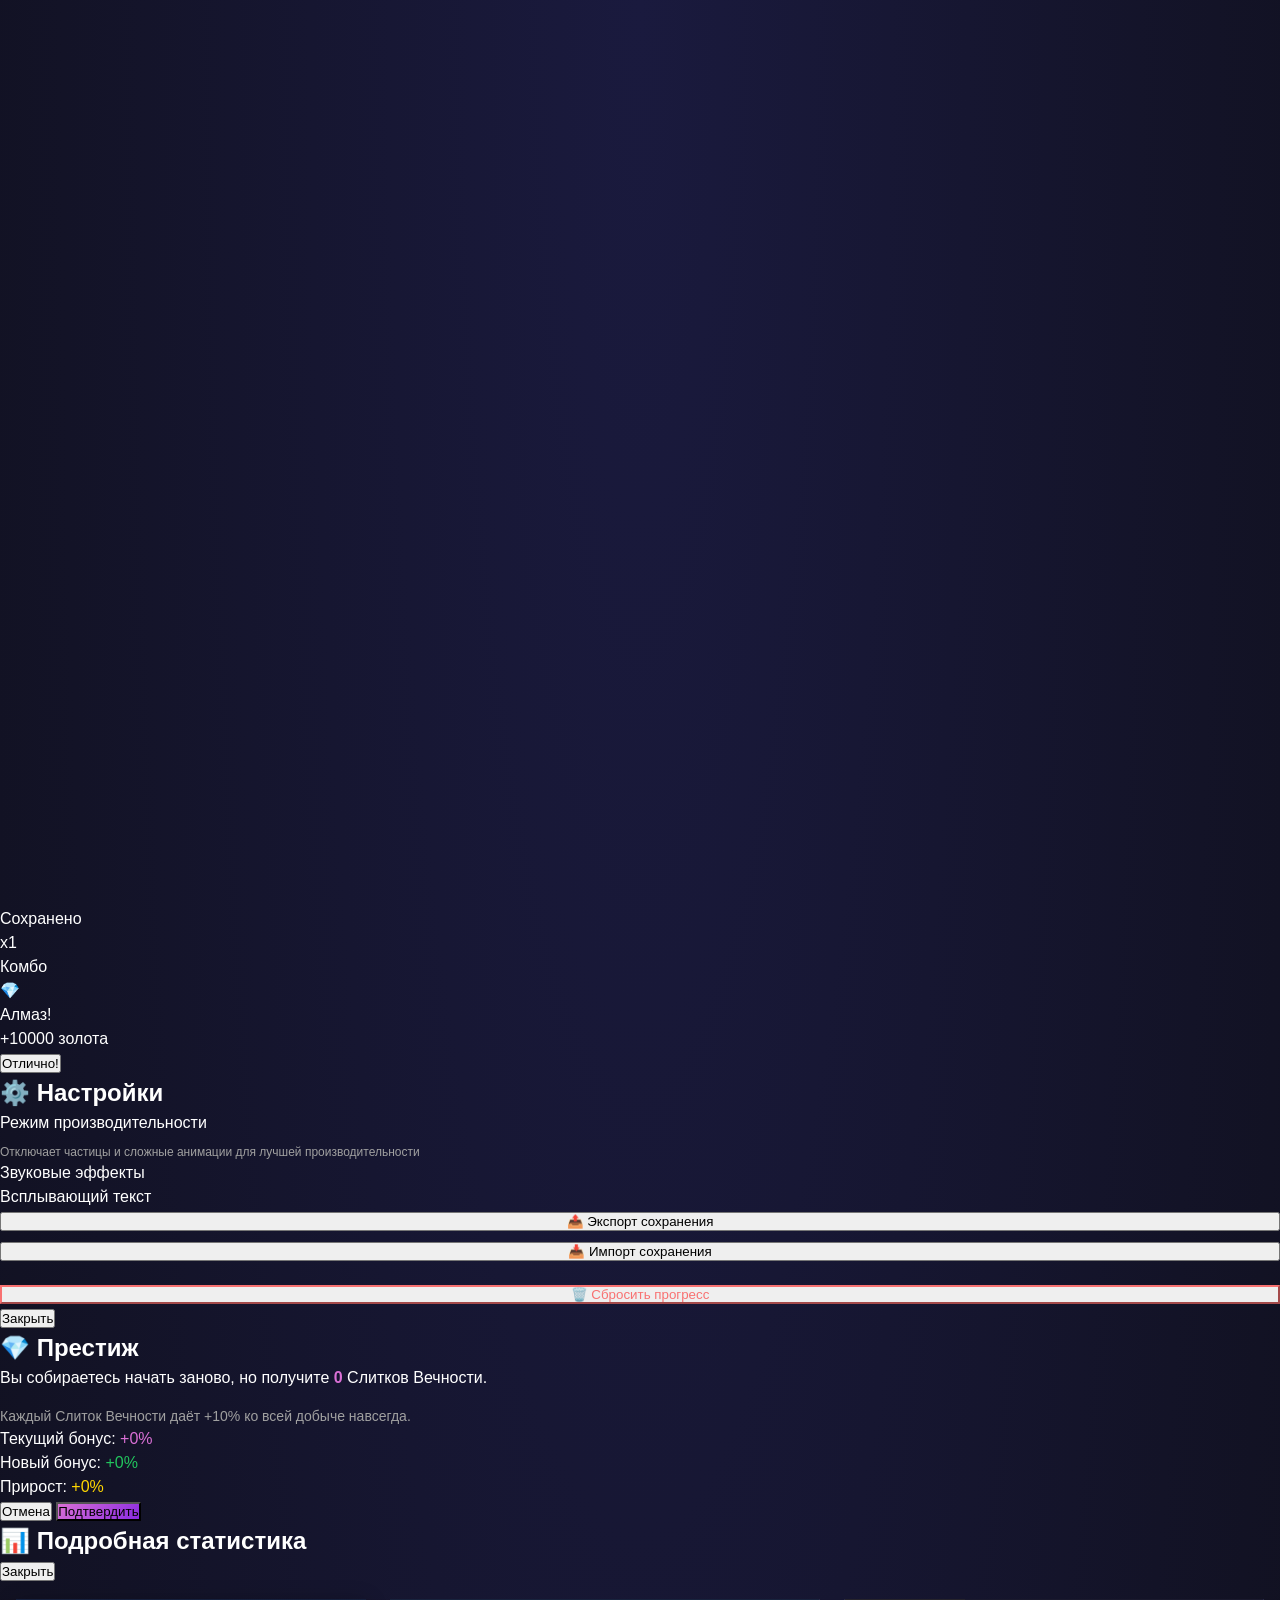
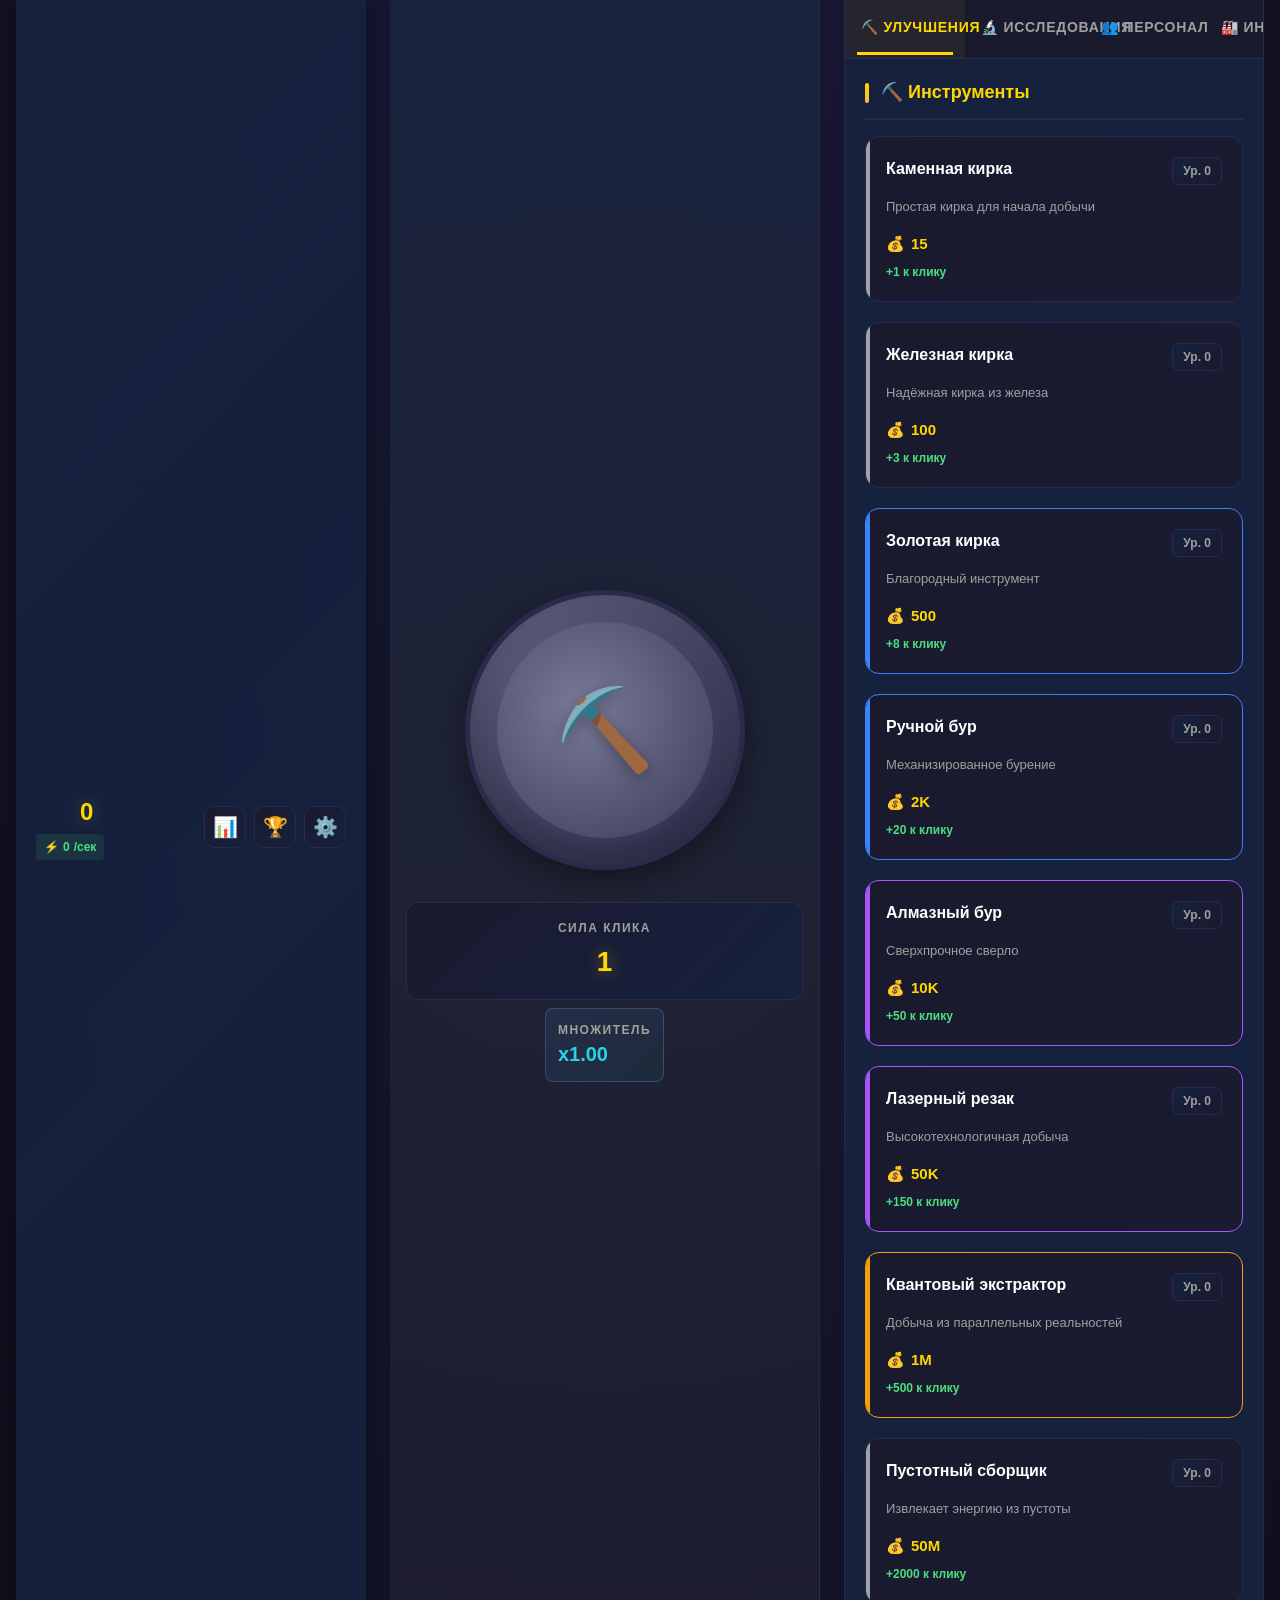
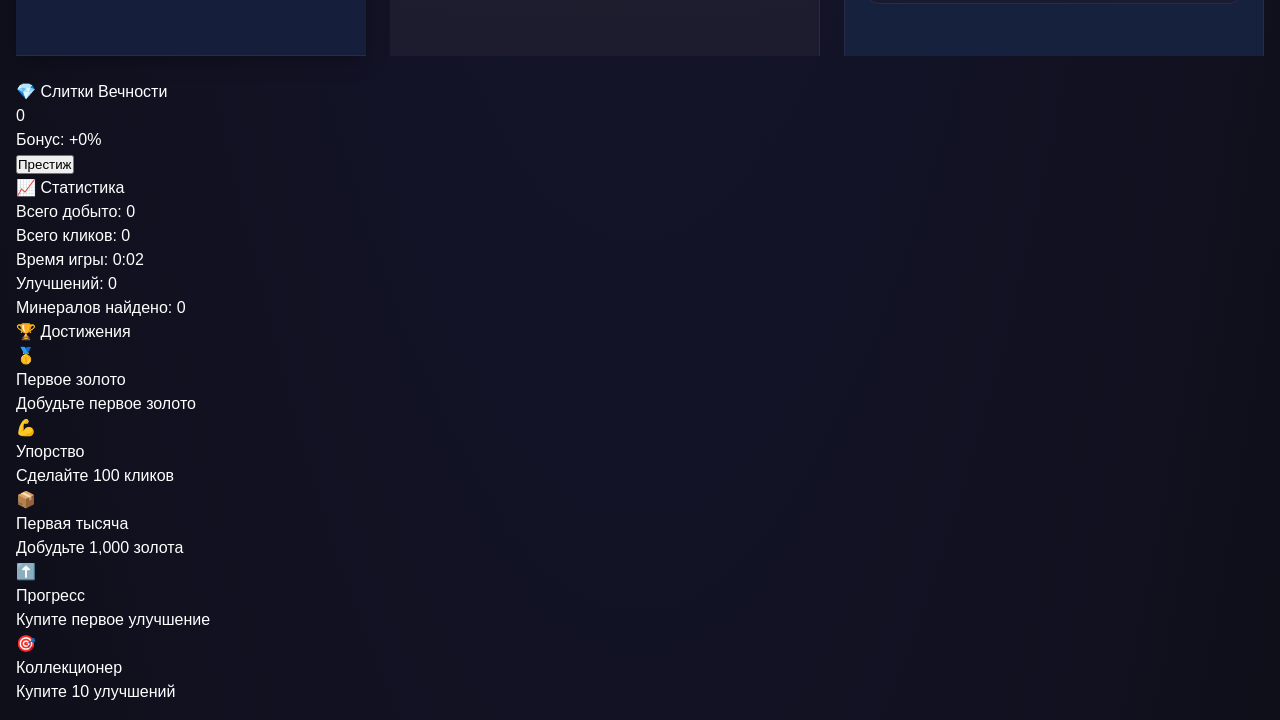
==== commit f0a6688c: "### Gold Mining Clicker v2.0 - Full Implementation with Advanced Features * **Implemented modular ar" ====
--- a/index.html
+++ b/index.html
@@ -4,1032 +4,97 @@
     <meta charset="UTF-8">
     <meta name="viewport" content="width=device-width, initial-scale=1.0, maximum-scale=1.0, user-scalable=no, viewport-fit=cover">
     <meta name="theme-color" content="#1a1a2e">
-    <meta name="description" content="Gold Mining Clicker - высокопроизводительная браузерная игра">
-    <title>Gold Mining Clicker</title>
-    <style>
-        /* ============================================
-           CSS RESET & BASE STYLES
-           ============================================ */
-        *, *::before, *::after {
-            box-sizing: border-box;
-            margin: 0;
-            padding: 0;
-            -webkit-tap-highlight-color: transparent;
-        }
-
-        :root {
-            --primary-gold: #ffd700;
-            --secondary-gold: #ffb347;
-            --dark-bg: #1a1a2e;
-            --darker-bg: #0f0f1a;
-            --panel-bg: #16213e;
-            --accent-blue: #4a9eff;
-            --accent-green: #4ade80;
-            --accent-red: #f87171;
-            --text-primary: #ffffff;
-            --text-secondary: #a0a0a0;
-            --border-color: #2a2a4a;
-            --shadow-color: rgba(0, 0, 0, 0.3);
-            --font-main: -apple-system, BlinkMacSystemFont, 'Segoe UI', Roboto, Oxygen, Ubuntu, sans-serif;
-        }
-
-        html {
-            font-size: 16px;
-            -webkit-text-size-adjust: 100%;
-            touch-action: manipulation;
-        }
-
-        body {
-            font-family: var(--font-main);
-            background: linear-gradient(135deg, var(--darker-bg) 0%, var(--dark-bg) 100%);
-            color: var(--text-primary);
-            min-height: 100vh;
-            min-height: 100dvh;
-            overflow-x: hidden;
-            line-height: 1.5;
-        }
-
-        /* ============================================
-           LAYOUT & GRID
-           ============================================ */
-        .game-container {
-            display: grid;
-            grid-template-columns: 1fr;
-            grid-template-rows: auto 1fr auto;
-            min-height: 100vh;
-            min-height: 100dvh;
-            max-width: 1400px;
-            margin: 0 auto;
-        }
-
-        @media (min-width: 768px) {
-            .game-container {
-                grid-template-columns: 300px 1fr 350px;
-                grid-template-rows: 1fr;
-                gap: 1rem;
-                padding: 1rem;
-            }
-        }
-
-        /* ============================================
-           HEADER
-           ============================================ */
-        .header {
-            background: var(--panel-bg);
-            padding: 0.75rem 1rem;
-            border-bottom: 1px solid var(--border-color);
-            display: flex;
-            justify-content: space-between;
-            align-items: center;
-            position: sticky;
-            top: 0;
-            z-index: 100;
-            backdrop-filter: blur(10px);
-            -webkit-backdrop-filter: blur(10px);
-        }
-
-        .gold-display {
-            display: flex;
-            align-items: center;
-            gap: 0.5rem;
-            font-size: 1.25rem;
-            font-weight: bold;
-        }
-
-        .gold-icon {
-            width: 28px;
-            height: 28px;
-            fill: var(--primary-gold);
-            animation: goldPulse 2s ease-in-out infinite;
-        }
-
-        @keyframes goldPulse {
-            0%, 100% { transform: scale(1); }
-            50% { transform: scale(1.1); }
-        }
-
-        .gps-display {
-            font-size: 0.875rem;
-            color: var(--text-secondary);
-        }
-
-        .header-actions {
-            display: flex;
-            gap: 0.5rem;
-        }
-
-        .btn-icon {
-            background: var(--dark-bg);
-            border: 1px solid var(--border-color);
-            border-radius: 8px;
-            padding: 0.5rem;
-            cursor: pointer;
-            transition: all 0.2s ease;
-            color: var(--text-primary);
-        }
-
-        .btn-icon:hover {
-            background: var(--panel-bg);
-            border-color: var(--primary-gold);
-        }
-
-        /* ============================================
-           MINING SECTION (LEFT PANEL)
-           ============================================ */
-        .mining-section {
-            background: var(--panel-bg);
-            padding: 1rem;
-            display: flex;
-            flex-direction: column;
-            align-items: center;
-            justify-content: center;
-            border-right: 1px solid var(--border-color);
-            position: relative;
-            overflow: hidden;
-        }
-
-        .mine-container {
-            position: relative;
-            width: 280px;
-            height: 280px;
-            margin: 1rem 0;
-        }
-
-        .mine-button {
-            width: 100%;
-            height: 100%;
-            border-radius: 50%;
-            background: radial-gradient(circle at 30% 30%, #4a4a6a, #2a2a4a);
-            border: 4px solid var(--border-color);
-            cursor: pointer;
-            position: relative;
-            overflow: hidden;
-            transition: transform 0.1s ease, border-color 0.2s ease;
-            -webkit-user-select: none;
-            user-select: none;
-            touch-action: manipulation;
-        }
-
-        .mine-button::before {
-            content: '';
-            position: absolute;
-            top: 10%;
-            left: 10%;
-            width: 80%;
-            height: 80%;
-            background: radial-gradient(circle at 40% 40%, #6a6a8a, #3a3a5a);
-            border-radius: 50%;
-        }
-
-        .mine-button::after {
-            content: '⛏️';
-            position: absolute;
-            top: 50%;
-            left: 50%;
-            transform: translate(-50%, -50%);
-            font-size: 4rem;
-            z-index: 2;
-        }
-
-        .mine-button:hover {
-            border-color: var(--primary-gold);
-        }
-
-        .mine-button:active {
-            transform: scale(0.95);
-        }
-
-        .mine-button.clicked {
-            animation: mineClick 0.1s ease-out;
-        }
-
-        @keyframes mineClick {
-            0% { transform: scale(1); }
-            50% { transform: scale(0.92); }
-            100% { transform: scale(1); }
-        }
-
-        .click-power-display {
-            text-align: center;
-            margin-top: 1rem;
-            padding: 0.75rem;
-            background: var(--dark-bg);
-            border-radius: 8px;
-            width: 100%;
-        }
-
-        .click-power-label {
-            font-size: 0.75rem;
-            color: var(--text-secondary);
-            text-transform: uppercase;
-            letter-spacing: 1px;
-        }
-
-        .click-power-value {
-            font-size: 1.5rem;
-            font-weight: bold;
-            color: var(--primary-gold);
-        }
-
-        /* ============================================
-           MAIN CONTENT (UPGRADES & RESEARCH)
-           ============================================ */
-        .main-section {
-            background: var(--panel-bg);
-            overflow-y: auto;
-            overflow-x: hidden;
-            display: flex;
-            flex-direction: column;
-        }
-
-        .tabs {
-            display: flex;
-            border-bottom: 1px solid var(--border-color);
-            flex-shrink: 0;
-            overflow-x: auto;
-            -webkit-overflow-scrolling: touch;
-        }
-
-        .tab-btn {
-            flex: 1;
-            min-width: 100px;
-            padding: 1rem;
-            background: transparent;
-            border: none;
-            border-bottom: 3px solid transparent;
-            color: var(--text-secondary);
-            cursor: pointer;
-            font-size: 0.875rem;
-            font-weight: 600;
-            text-transform: uppercase;
-            letter-spacing: 0.5px;
-            transition: all 0.2s ease;
-            white-space: nowrap;
-        }
-
-        .tab-btn.active {
-            color: var(--primary-gold);
-            border-bottom-color: var(--primary-gold);
-            background: rgba(255, 215, 0, 0.05);
-        }
-
-        .tab-content {
-            flex: 1;
-            overflow-y: auto;
-            padding: 1rem;
-            display: none;
-        }
-
-        .tab-content.active {
-            display: block;
-        }
-
-        .upgrade-category {
-            margin-bottom: 1.5rem;
-        }
-
-        .category-title {
-            font-size: 1rem;
-            font-weight: bold;
-            color: var(--primary-gold);
-            margin-bottom: 0.75rem;
-            padding-bottom: 0.5rem;
-            border-bottom: 1px solid var(--border-color);
-            display: flex;
-            align-items: center;
-            gap: 0.5rem;
-        }
-
-        .upgrade-grid {
-            display: grid;
-            grid-template-columns: repeat(auto-fill, minmax(280px, 1fr));
-            gap: 0.75rem;
-        }
-
-        .upgrade-card {
-            background: var(--dark-bg);
-            border: 1px solid var(--border-color);
-            border-radius: 12px;
-            padding: 1rem;
-            cursor: pointer;
-            transition: all 0.2s ease;
-            position: relative;
-            overflow: hidden;
-        }
-
-        .upgrade-card:hover {
-            border-color: var(--primary-gold);
-            transform: translateY(-2px);
-        }
-
-        .upgrade-card.disabled {
-            opacity: 0.5;
-            cursor: not-allowed;
-            filter: grayscale(0.8);
-        }
-
-        .upgrade-card.disabled:hover {
-            transform: none;
-            border-color: var(--border-color);
-        }
-
-        .upgrade-card.purchased {
-            border-color: var(--accent-green);
-        }
-
-        .upgrade-card.purchased::after {
-            content: '✓';
-            position: absolute;
-            top: 0.5rem;
-            right: 0.5rem;
-            color: var(--accent-green);
-            font-weight: bold;
-        }
-
-        .upgrade-header {
-            display: flex;
-            justify-content: space-between;
-            align-items: flex-start;
-            margin-bottom: 0.5rem;
-        }
-
-        .upgrade-name {
-            font-weight: bold;
-            font-size: 0.95rem;
-        }
-
-        .upgrade-level {
-            background: var(--panel-bg);
-            padding: 0.25rem 0.5rem;
-            border-radius: 4px;
-            font-size: 0.75rem;
-            color: var(--text-secondary);
-        }
-
-        .upgrade-description {
-            font-size: 0.8rem;
-            color: var(--text-secondary);
-            margin-bottom: 0.75rem;
-            line-height: 1.4;
-        }
-
-        .upgrade-cost {
-            display: flex;
-            align-items: center;
-            gap: 0.25rem;
-            font-size: 0.9rem;
-            color: var(--primary-gold);
-            font-weight: 600;
-        }
-
-        .upgrade-bonus {
-            font-size: 0.75rem;
-            color: var(--accent-green);
-            margin-top: 0.25rem;
-        }
-
-        /* Research Tree Styles */
-        .research-tree {
-            display: flex;
-            flex-direction: column;
-            gap: 1.5rem;
-        }
-
-        .research-branch {
-            background: var(--dark-bg);
-            border-radius: 12px;
-            padding: 1rem;
-            border: 1px solid var(--border-color);
-        }
-
-        .branch-title {
-            font-size: 1rem;
-            font-weight: bold;
-            color: var(--accent-blue);
-            margin-bottom: 1rem;
-            display: flex;
-            align-items: center;
-            gap: 0.5rem;
-        }
-
-        .research-node {
-            display: flex;
-            align-items: center;
-            gap: 1rem;
-            padding: 0.75rem;
-            background: var(--panel-bg);
-            border-radius: 8px;
-            margin-bottom: 0.5rem;
-            cursor: pointer;
-            transition: all 0.2s ease;
-            border: 1px solid var(--border-color);
-        }
-
-        .research-node:hover {
-            border-color: var(--accent-blue);
-        }
-
-        .research-node.locked {
-            opacity: 0.4;
-            cursor: not-allowed;
-            filter: grayscale(1);
-        }
-
-        .research-node.researched {
-            border-color: var(--accent-green);
-            background: rgba(74, 222, 128, 0.1);
-        }
-
-        .research-icon {
-            width: 40px;
-            height: 40px;
-            background: var(--dark-bg);
-            border-radius: 8px;
-            display: flex;
-            align-items: center;
-            justify-content: center;
-            font-size: 1.25rem;
-            flex-shrink: 0;
-        }
-
-        .research-info {
-            flex: 1;
-        }
-
-        .research-name {
-            font-weight: bold;
-            font-size: 0.9rem;
-        }
-
-        .research-desc {
-            font-size: 0.75rem;
-            color: var(--text-secondary);
-        }
-
-        .research-cost {
-            font-size: 0.8rem;
-            color: var(--primary-gold);
-            font-weight: 600;
-        }
-
-        /* ============================================
-           RIGHT PANEL (STATS & EVENTS)
-           ============================================ */
-        .stats-section {
-            background: var(--panel-bg);
-            border-left: 1px solid var(--border-color);
-            overflow-y: auto;
-            padding: 1rem;
-        }
-
-        .stats-panel {
-            margin-bottom: 1.5rem;
-        }
-
-        .panel-title {
-            font-size: 1rem;
-            font-weight: bold;
-            color: var(--primary-gold);
-            margin-bottom: 0.75rem;
-            padding-bottom: 0.5rem;
-            border-bottom: 1px solid var(--border-color);
-        }
-
-        .stat-row {
-            display: flex;
-            justify-content: space-between;
-            padding: 0.5rem 0;
-            font-size: 0.875rem;
-            border-bottom: 1px solid rgba(255, 255, 255, 0.05);
-        }
-
-        .stat-label {
-            color: var(--text-secondary);
-        }
-
-        .stat-value {
-            font-weight: 600;
-            color: var(--text-primary);
-        }
-
-        .event-banner {
-            background: linear-gradient(135deg, rgba(255, 215, 0, 0.2), rgba(255, 179, 71, 0.1));
-            border: 1px solid var(--primary-gold);
-            border-radius: 8px;
-            padding: 1rem;
-            margin-bottom: 1rem;
-            text-align: center;
-            animation: eventPulse 2s ease-in-out infinite;
-        }
-
-        @keyframes eventPulse {
-            0%, 100% { box-shadow: 0 0 10px rgba(255, 215, 0, 0.2); }
-            50% { box-shadow: 0 0 20px rgba(255, 215, 0, 0.4); }
-        }
-
-        .event-name {
-            font-weight: bold;
-            color: var(--primary-gold);
-            margin-bottom: 0.25rem;
-        }
-
-        .event-timer {
-            font-size: 0.875rem;
-            color: var(--text-secondary);
-        }
-
-        .prestige-section {
-            background: linear-gradient(135deg, rgba(138, 43, 226, 0.2), rgba(75, 0, 130, 0.1));
-            border: 1px solid #8a2be2;
-            border-radius: 12px;
-            padding: 1rem;
-            margin-top: 1rem;
-        }
-
-        .prestige-title {
-            font-size: 1rem;
-            font-weight: bold;
-            color: #da70d6;
-            margin-bottom: 0.5rem;
-        }
-
-        .prestige-currency {
-            display: flex;
-            align-items: center;
-            gap: 0.5rem;
-            font-size: 1.25rem;
-            color: #da70d6;
-            margin-bottom: 0.75rem;
-        }
-
-        .prestige-btn {
-            width: 100%;
-            padding: 0.75rem;
-            background: linear-gradient(135deg, #8a2be2, #4b0082);
-            border: none;
-            border-radius: 8px;
-            color: white;
-            font-weight: bold;
-            cursor: pointer;
-            transition: all 0.2s ease;
-        }
-
-        .prestige-btn:hover:not(:disabled) {
-            transform: translateY(-2px);
-            box-shadow: 0 4px 15px rgba(138, 43, 226, 0.4);
-        }
-
-        .prestige-btn:disabled {
-            opacity: 0.5;
-            cursor: not-allowed;
-        }
-
-        /* ============================================
-           ACHIEVEMENTS
-           ============================================ */
-        .achievements-list {
-            display: flex;
-            flex-direction: column;
-            gap: 0.5rem;
-        }
-
-        .achievement-item {
-            display: flex;
-            align-items: center;
-            gap: 0.75rem;
-            padding: 0.75rem;
-            background: var(--dark-bg);
-            border-radius: 8px;
-            border: 1px solid var(--border-color);
-        }
-
-        .achievement-item.unlocked {
-            border-color: var(--accent-green);
-            background: rgba(74, 222, 128, 0.05);
-        }
-
-        .achievement-icon {
-            font-size: 1.5rem;
-            width: 40px;
-            height: 40px;
-            display: flex;
-            align-items: center;
-            justify-content: center;
-            background: var(--panel-bg);
-            border-radius: 8px;
-        }
-
-        .achievement-info {
-            flex: 1;
-        }
-
-        .achievement-name {
-            font-weight: bold;
-            font-size: 0.875rem;
-        }
-
-        .achievement-desc {
-            font-size: 0.75rem;
-            color: var(--text-secondary);
-        }
-
-        /* ============================================
-           CANVAS OVERLAY FOR PARTICLES
-           ============================================ */
-        #particleCanvas {
-            position: fixed;
-            top: 0;
-            left: 0;
-            width: 100%;
-            height: 100%;
-            pointer-events: none;
-            z-index: 1000;
-        }
-
-        /* ============================================
-           FLOATING TEXT ANIMATIONS
-           ============================================ */
-        .floating-text {
-            position: fixed;
-            pointer-events: none;
-            font-weight: bold;
-            color: var(--primary-gold);
-            text-shadow: 0 2px 4px rgba(0, 0, 0, 0.5);
-            z-index: 999;
-            animation: floatUp 1s ease-out forwards;
-            will-change: transform, opacity;
-        }
-
-        @keyframes floatUp {
-            0% {
-                opacity: 1;
-                transform: translateY(0) scale(1);
-            }
-            100% {
-                opacity: 0;
-                transform: translateY(-80px) scale(1.2);
-            }
-        }
-
-        /* ============================================
-           MODALS
-           ============================================ */
-        .modal-overlay {
-            position: fixed;
-            top: 0;
-            left: 0;
-            width: 100%;
-            height: 100%;
-            background: rgba(0, 0, 0, 0.8);
-            display: none;
-            align-items: center;
-            justify-content: center;
-            z-index: 2000;
-            padding: 1rem;
-        }
-
-        .modal-overlay.active {
-            display: flex;
-        }
-
-        .modal-content {
-            background: var(--panel-bg);
-            border-radius: 16px;
-            padding: 2rem;
-            max-width: 500px;
-            width: 100%;
-            max-height: 80vh;
-            overflow-y: auto;
-            border: 1px solid var(--border-color);
-        }
-
-        .modal-title {
-            font-size: 1.5rem;
-            font-weight: bold;
-            color: var(--primary-gold);
-            margin-bottom: 1rem;
-            text-align: center;
-        }
-
-        .modal-body {
-            margin-bottom: 1.5rem;
-            line-height: 1.6;
-        }
-
-        .modal-actions {
-            display: flex;
-            gap: 1rem;
-            justify-content: center;
-        }
-
-        .btn-primary {
-            padding: 0.75rem 2rem;
-            background: var(--primary-gold);
-            color: var(--dark-bg);
-            border: none;
-            border-radius: 8px;
-            font-weight: bold;
-            cursor: pointer;
-            transition: all 0.2s ease;
-        }
-
-        .btn-primary:hover {
-            transform: translateY(-2px);
-            box-shadow: 0 4px 15px rgba(255, 215, 0, 0.3);
-        }
-
-        .btn-secondary {
-            padding: 0.75rem 2rem;
-            background: var(--dark-bg);
-            color: var(--text-primary);
-            border: 1px solid var(--border-color);
-            border-radius: 8px;
-            font-weight: bold;
-            cursor: pointer;
-            transition: all 0.2s ease;
-        }
-
-        .btn-secondary:hover {
-            background: var(--panel-bg);
-        }
-
-        /* ============================================
-           SETTINGS PANEL
-           ============================================ */
-        .settings-group {
-            margin-bottom: 1.5rem;
-        }
-
-        .settings-label {
-            display: flex;
-            justify-content: space-between;
-            align-items: center;
-            padding: 0.75rem 0;
-            border-bottom: 1px solid var(--border-color);
-        }
-
-        .toggle-switch {
-            position: relative;
-            width: 50px;
-            height: 26px;
-            background: var(--dark-bg);
-            border-radius: 13px;
-            cursor: pointer;
-            transition: background 0.2s ease;
-        }
-
-        .toggle-switch.active {
-            background: var(--primary-gold);
-        }
-
-        .toggle-switch::after {
-            content: '';
-            position: absolute;
-            top: 3px;
-            left: 3px;
-            width: 20px;
-            height: 20px;
-            background: white;
-            border-radius: 50%;
-            transition: transform 0.2s ease;
-        }
-
-        .toggle-switch.active::after {
-            transform: translateX(24px);
-        }
-
-        /* ============================================
-           RESPONSIVE ADJUSTMENTS
-           ============================================ */
-        @media (max-width: 767px) {
-            .game-container {
-                grid-template-columns: 1fr;
-                grid-template-rows: auto auto 1fr auto;
-            }
-
-            .mining-section {
-                border-right: none;
-                border-bottom: 1px solid var(--border-color);
-                padding: 1.5rem 1rem;
-            }
-
-            .mine-container {
-                width: 220px;
-                height: 220px;
-            }
-
-            .mine-button::after {
-                font-size: 3rem;
-            }
-
-            .stats-section {
-                border-left: none;
-                border-top: 1px solid var(--border-color);
-            }
-
-            .header {
-                position: static;
-            }
-
-            .upgrade-grid {
-                grid-template-columns: 1fr;
-            }
-        }
-
-        /* ============================================
-           PERFORMANCE MODE STYLES
-           ============================================ */
-        .performance-mode .mine-button {
-            animation: none;
-        }
-
-        .performance-mode .gold-icon {
-            animation: none;
-        }
-
-        .performance-mode .event-banner {
-            animation: none;
-        }
-
-        .performance-mode .upgrade-card:hover {
-            transform: none;
-        }
-
-        /* ============================================
-           OFFLINE PROGRESS MODAL
-           ============================================ */
-        .offline-summary {
-            background: var(--dark-bg);
-            border-radius: 8px;
-            padding: 1rem;
-            margin: 1rem 0;
-        }
-
-        .offline-row {
-            display: flex;
-            justify-content: space-between;
-            padding: 0.5rem 0;
-        }
-
-        /* ============================================
-           NOTIFICATIONS
-           ============================================ */
-        .notification-container {
-            position: fixed;
-            bottom: 1rem;
-            right: 1rem;
-            z-index: 1500;
-            display: flex;
-            flex-direction: column;
-            gap: 0.5rem;
-        }
-
-        .notification {
-            background: var(--panel-bg);
-            border: 1px solid var(--border-color);
-            border-radius: 8px;
-            padding: 1rem;
-            min-width: 280px;
-            box-shadow: 0 4px 15px var(--shadow-color);
-            animation: slideIn 0.3s ease-out;
-        }
-
-        .notification.success {
-            border-color: var(--accent-green);
-        }
-
-        .notification.warning {
-            border-color: var(--primary-gold);
-        }
-
-        .notification.error {
-            border-color: var(--accent-red);
-        }
-
-        @keyframes slideIn {
-            from {
-                transform: translateX(100%);
-                opacity: 0;
-            }
-            to {
-                transform: translateX(0);
-                opacity: 1;
-            }
-        }
-
-        /* ============================================
-           LOADING STATE
-           ============================================ */
-        .loading-overlay {
-            position: fixed;
-            top: 0;
-            left: 0;
-            width: 100%;
-            height: 100%;
-            background: var(--darker-bg);
-            display: flex;
-            align-items: center;
-            justify-content: center;
-            z-index: 3000;
-            transition: opacity 0.5s ease;
-        }
-
-        .loading-overlay.hidden {
-            opacity: 0;
-            pointer-events: none;
-        }
-
-        .loading-spinner {
-            width: 50px;
-            height: 50px;
-            border: 4px solid var(--border-color);
-            border-top-color: var(--primary-gold);
-            border-radius: 50%;
-            animation: spin 1s linear infinite;
-        }
-
-        @keyframes spin {
-            to { transform: rotate(360deg); }
-        }
-
-        /* ============================================
-           SAVE INDICATOR
-           ============================================ */
-        .save-indicator {
-            position: fixed;
-            bottom: 1rem;
-            left: 1rem;
-            font-size: 0.75rem;
-            color: var(--text-secondary);
-            z-index: 1000;
-            display: flex;
-            align-items: center;
-            gap: 0.5rem;
-        }
-
-        .save-indicator.saving {
-            color: var(--primary-gold);
-        }
-
-        .save-dot {
-            width: 8px;
-            height: 8px;
-            background: var(--text-secondary);
-            border-radius: 50%;
-        }
-
-        .save-indicator.saving .save-dot {
-            background: var(--primary-gold);
-            animation: blink 1s ease-in-out infinite;
-        }
-
-        @keyframes blink {
-            0%, 100% { opacity: 1; }
-            50% { opacity: 0.3; }
-        }
-    </style>
+    <meta name="description" content="Gold Mining Clicker v2.0 - Модернизированная версия с новыми механиками">
+    <meta name="apple-mobile-web-app-capable" content="yes">
+    <meta name="apple-mobile-web-app-status-bar-style" content="black-translucent">
+    <title>Gold Mining Clicker v2.0</title>
+    
+    <!-- Preload critical assets -->
+    <link rel="preconnect" href="https://fonts.googleapis.com">
+    
+    <!-- Stylesheets -->
+    <link rel="stylesheet" href="css/main.css">
+    <link rel="stylesheet" href="css/layout.css">
+    
+    <!-- SVG Definitions -->
+    <svg style="display: none;">
+        <defs>
+            <linearGradient id="goldGradient" x1="0%" y1="0%" x2="100%" y2="100%">
+                <stop offset="0%" style="stop-color:#ffd700;stop-opacity:1" />
+                <stop offset="50%" style="stop-color:#ffb347;stop-opacity:1" />
+                <stop offset="100%" style="stop-color:#ffd700;stop-opacity:1" />
+            </linearGradient>
+        </defs>
+    </svg>
 </head>
 <body>
     <!-- Loading Overlay -->
-    <div class="loading-overlay" id="loadingOverlay">
+    <div class="loading-overlay" id="loadingOverlay" role="status" aria-label="Загрузка">
         <div class="loading-spinner"></div>
+        <div class="loading-text">Загрузка шахты...</div>
     </div>
 
     <!-- Particle Canvas -->
-    <canvas id="particleCanvas"></canvas>
+    <canvas id="particleCanvas" aria-hidden="true"></canvas>
 
     <!-- Notification Container -->
-    <div class="notification-container" id="notificationContainer"></div>
+    <div class="notification-container" id="notificationContainer" aria-live="polite"></div>
 
     <!-- Save Indicator -->
-    <div class="save-indicator" id="saveIndicator">
+    <div class="save-indicator" id="saveIndicator" aria-label="Статус сохранения">
         <span class="save-dot"></span>
         <span id="saveText">Сохранено</span>
     </div>
 
+    <!-- Combo Display -->
+    <div class="combo-display" id="comboDisplay">
+        <div class="combo-count" id="comboCount">x1</div>
+        <div class="combo-label">Комбо</div>
+    </div>
+
+    <!-- Mineral Popup -->
+    <div class="mineral-popup" id="mineralPopup" role="dialog" aria-modal="true">
+        <div class="mineral-icon" id="mineralIcon">💎</div>
+        <div class="mineral-name" id="mineralName">Алмаз!</div>
+        <div class="mineral-bonus" id="mineralBonus">+10000 золота</div>
+        <button class="mineral-close" id="mineralCloseBtn">Отлично!</button>
+    </div>
+
     <!-- Settings Modal -->
-    <div class="modal-overlay" id="settingsModal">
+    <div class="modal-overlay" id="settingsModal" role="dialog" aria-modal="true" aria-labelledby="settingsTitle">
         <div class="modal-content">
-            <h2 class="modal-title">⚙️ Настройки</h2>
+            <h2 class="modal-title" id="settingsTitle">⚙️ Настройки</h2>
             <div class="modal-body">
                 <div class="settings-group">
                     <div class="settings-label">
                         <span>Режим производительности</span>
-                        <div class="toggle-switch" id="perfModeToggle"></div>
+                        <div class="toggle-switch" id="perfModeToggle" role="switch" aria-checked="false" tabindex="0"></div>
                     </div>
                     <p style="font-size: 0.75rem; color: var(--text-secondary); margin-top: 0.5rem;">
-                        Отключает частицы и сложные анимации для лучшей производительности на слабых устройствах
+                        Отключает частицы и сложные анимации для лучшей производительности
                     </p>
                 </div>
                 <div class="settings-group">
                     <div class="settings-label">
-                        <span>Звук (заглушка)</span>
-                        <div class="toggle-switch" id="soundToggle"></div>
+                        <span>Звуковые эффекты</span>
+                        <div class="toggle-switch" id="soundToggle" role="switch" aria-checked="true" tabindex="0"></div>
                     </div>
                 </div>
                 <div class="settings-group">
-                    <button class="btn-secondary" id="resetSaveBtn" style="width: 100%; margin-top: 1rem;">
-                        🗑️ Сбросить сохранение
+                    <div class="settings-label">
+                        <span>Всплывающий текст</span>
+                        <div class="toggle-switch active" id="floatingTextToggle" role="switch" aria-checked="true" tabindex="0"></div>
+                    </div>
+                </div>
+                <div class="settings-group">
+                    <button class="btn-secondary" id="exportSaveBtn" style="width: 100%; margin-bottom: 0.5rem;">
+                        📤 Экспорт сохранения
+                    </button>
+                    <button class="btn-secondary" id="importSaveBtn" style="width: 100%; margin-bottom: 0.5rem;">
+                        📥 Импорт сохранения
+                    </button>
+                    <button class="btn-secondary" id="resetSaveBtn" style="width: 100%; margin-top: 1rem; border-color: var(--accent-red); color: var(--accent-red);">
+                        🗑️ Сбросить прогресс
                     </button>
                 </div>
             </div>
@@ -1040,28 +105,45 @@
     </div>
 
     <!-- Prestige Confirmation Modal -->
-    <div class="modal-overlay" id="prestigeModal">
+    <div class="modal-overlay" id="prestigeModal" role="dialog" aria-modal="true" aria-labelledby="prestigeTitle">
         <div class="modal-content">
-            <h2 class="modal-title">💎 Престиж</h2>
+            <h2 class="modal-title" id="prestigeTitle">💎 Престиж</h2>
             <div class="modal-body">
-                <p>Вы собираетесь начать заново, но получите <strong id="prestigeGainDisplay">0</strong> Слитков Вечности.</p>
+                <p>Вы собираетесь начать заново, но получите <strong id="prestigeGainDisplay" style="color: var(--accent-purple);">0</strong> Слитков Вечности.</p>
                 <p style="margin-top: 1rem; font-size: 0.875rem; color: var(--text-secondary);">
-                    Каждый Слиток Вечности даёт +10% ко всей добыче навсегда и открывает новые механики.
+                    Каждый Слиток Вечности даёт +10% ко всей добыче навсегда.
                 </p>
                 <div class="offline-summary">
                     <div class="offline-row">
                         <span>Текущий бонус:</span>
-                        <span id="currentPrestigeBonus">+0%</span>
+                        <span id="currentPrestigeBonus" style="color: var(--accent-purple);">+0%</span>
                     </div>
                     <div class="offline-row">
                         <span>Новый бонус:</span>
-                        <span id="newPrestigeBonus" style="color: var(--accent-green);">+0%</span>
+                        <span id="newPrestigeBonus" style="color: var(--success-color);">+0%</span>
+                    </div>
+                    <div class="offline-row">
+                        <span>Прирост:</span>
+                        <span id="prestigeIncrease" style="color: var(--primary-gold);">+0%</span>
                     </div>
                 </div>
             </div>
             <div class="modal-actions">
                 <button class="btn-secondary" id="cancelPrestigeBtn">Отмена</button>
-                <button class="btn-primary" id="confirmPrestigeBtn">Подтвердить</button>
+                <button class="btn-primary" id="confirmPrestigeBtn" style="background: linear-gradient(135deg, #da70d6, #8a2be2);">Подтвердить</button>
+            </div>
+        </div>
+    </div>
+
+    <!-- Stats Modal -->
+    <div class="modal-overlay" id="statsModal" role="dialog" aria-modal="true" aria-labelledby="statsTitle">
+        <div class="modal-content">
+            <h2 class="modal-title" id="statsTitle">📊 Подробная статистика</h2>
+            <div class="modal-body" id="statsContent">
+                <!-- Stats will be populated dynamically -->
+            </div>
+            <div class="modal-actions">
+                <button class="btn-primary" id="closeStatsBtn">Закрыть</button>
             </div>
         </div>
     </div>
@@ -1069,85 +151,93 @@
     <!-- Game Container -->
     <div class="game-container">
         <!-- Header -->
-        <header class="header">
-            <div>
+        <header class="header" role="banner">
+            <div class="header-left">
                 <div class="gold-display">
-                    <svg class="gold-icon" viewBox="0 0 24 24">
+                    <svg class="gold-icon" viewBox="0 0 24 24" aria-hidden="true">
                         <circle cx="12" cy="12" r="10"/>
                     </svg>
-                    <span id="goldAmount">0</span>
+                    <span id="goldAmount" aria-label="Количество золота">0</span>
                 </div>
                 <div class="gps-display">
-                    <span id="gpsAmount">0</span> золота/сек
+                    <span class="gps-indicator">
+                        <span>⚡</span>
+                        <span id="gpsAmount">0</span>/сек
+                    </span>
                 </div>
             </div>
             <div class="header-actions">
-                <button class="btn-icon" id="statsBtn" title="Статистика">📊</button>
-                <button class="btn-icon" id="achievementsBtn" title="Достижения">🏆</button>
-                <button class="btn-icon" id="settingsBtn" title="Настройки">⚙️</button>
+                <button class="btn-icon" id="statsBtn" title="Статистика" aria-label="Показать статистику">📊</button>
+                <button class="btn-icon" id="achievementsBtn" title="Достижения" aria-label="Показать достижения">🏆</button>
+                <button class="btn-icon" id="settingsBtn" title="Настройки" aria-label="Открыть настройки">⚙️</button>
             </div>
         </header>
 
         <!-- Mining Section -->
-        <section class="mining-section">
+        <section class="mining-section" role="region" aria-label="Добыча золота">
             <div class="mine-container">
-                <button class="mine-button" id="mineButton" aria-label="Добыть золото"></button>
+                <button 
+                    class="mine-button" 
+                    id="mineButton" 
+                    aria-label="Добыть золото"
+                    tabindex="0"
+                ></button>
             </div>
             <div class="click-power-display">
                 <div class="click-power-label">Сила клика</div>
                 <div class="click-power-value" id="clickPower">1</div>
             </div>
-            <div class="click-power-display" style="margin-top: 0.5rem;">
+            <div class="multiplier-display">
                 <div class="click-power-label">Множитель</div>
-                <div class="click-power-value" id="globalMultiplier">x1.00</div>
+                <div class="multiplier-value" id="globalMultiplier">x1.00</div>
             </div>
         </section>
 
         <!-- Main Section -->
-        <main class="main-section">
-            <div class="tabs">
-                <button class="tab-btn active" data-tab="upgrades">⛏️ Улучшения</button>
-                <button class="tab-btn" data-tab="research">🔬 Исследования</button>
-                <button class="tab-btn" data-tab="personnel">👥 Персонал</button>
-                <button class="tab-btn" data-tab="infrastructure">🏭 Инфраструктура</button>
+        <main class="main-section" role="main">
+            <div class="tabs" role="tablist">
+                <button class="tab-btn active" data-tab="upgrades" role="tab" aria-selected="true">⛏️ Улучшения</button>
+                <button class="tab-btn" data-tab="research" role="tab" aria-selected="false">🔬 Исследования</button>
+                <button class="tab-btn" data-tab="personnel" role="tab" aria-selected="false">👥 Персонал</button>
+                <button class="tab-btn" data-tab="infrastructure" role="tab" aria-selected="false">🏭 Инфраструктура</button>
             </div>
 
             <!-- Upgrades Tab -->
-            <div class="tab-content active" id="upgradesTab">
+            <div class="tab-content active" id="upgradesTab" role="tabpanel" aria-labelledby="upgrades">
                 <div class="upgrade-category">
                     <div class="category-title">⛏️ Инструменты</div>
-                    <div class="upgrade-grid" id="toolsGrid"></div>
+                    <div class="upgrade-grid" id="toolsGrid" role="list"></div>
                 </div>
             </div>
 
             <!-- Research Tab -->
-            <div class="tab-content" id="researchTab">
+            <div class="tab-content" id="researchTab" role="tabpanel" aria-labelledby="research">
                 <div class="research-tree" id="researchTree"></div>
             </div>
 
             <!-- Personnel Tab -->
-            <div class="tab-content" id="personnelTab">
+            <div class="tab-content" id="personnelTab" role="tabpanel" aria-labelledby="personnel">
                 <div class="upgrade-category">
                     <div class="category-title">👷 Шахтёры</div>
-                    <div class="upgrade-grid" id="minersGrid"></div>
+                    <div class="upgrade-grid" id="minersGrid" role="list"></div>
                 </div>
                 <div class="upgrade-category">
                     <div class="category-title">🔧 Инженеры</div>
-                    <div class="upgrade-grid" id="engineersGrid"></div>
+                    <div class="upgrade-grid" id="engineersGrid" role="list"></div>
                 </div>
             </div>
 
             <!-- Infrastructure Tab -->
-            <div class="tab-content" id="infrastructureTab">
+            <div class="tab-content" id="infrastructureTab" role="tabpanel" aria-labelledby="infrastructure">
                 <div class="upgrade-category">
                     <div class="category-title">🏗️ Постройки</div>
-                    <div class="upgrade-grid" id="buildingsGrid"></div>
+                    <div class="upgrade-grid" id="buildingsGrid" role="list"></div>
                 </div>
             </div>
         </main>
 
         <!-- Stats Section -->
-        <aside class="stats-section">
+        <aside class="stats-section" role="complementary" aria-label="Статистика и достижения">
             <!-- Active Event -->
             <div id="eventContainer"></div>
 
@@ -1161,7 +251,9 @@
                     <span class="stat-label">Бонус:</span>
                     <span class="stat-value" id="prestigeBonus">+0%</span>
                 </div>
-                <button class="prestige-btn" id="prestigeBtn">Престиж</button>
+                <button class="prestige-btn" id="prestigeBtn" aria-label="Престиж">
+                    Престиж
+                </button>
             </div>
 
             <!-- Statistics -->
@@ -1183,1051 +275,43 @@
                     <span class="stat-label">Улучшений:</span>
                     <span class="stat-value" id="upgradesCount">0</span>
                 </div>
+                <div class="stat-row">
+                    <span class="stat-label">Минералов найдено:</span>
+                    <span class="stat-value" id="mineralsFound">0</span>
+                </div>
             </div>
 
             <!-- Recent Achievements -->
             <div class="stats-panel">
                 <div class="panel-title">🏆 Достижения</div>
-                <div class="achievements-list" id="achievementsList"></div>
+                <div class="achievements-list" id="achievementsList" role="list"></div>
             </div>
         </aside>
     </div>
 
+    <!-- Game Scripts - Loaded in order -->
+    <script src="js/core/constants.js"></script>
+    <script src="js/core/calculator.js"></script>
+    <script src="js/utils/helpers.js"></script>
+    <script src="js/components/particles.js"></script>
+    <script src="js/components/ui.js"></script>
+    <script src="js/core/game.js"></script>
+    
     <script>
-        // ============================================
-        // GAME CORE MODULE
-        // ============================================
-        const Game = (function() {
-            'use strict';
-
-            // ============================================
-            // CONSTANTS & CONFIGURATION
-            // ============================================
-            const CONFIG = {
-                SAVE_KEY: 'goldMiningSave_v1',
-                SAVE_INTERVAL: 10000, // 10 seconds
-                AUTOSAVE_DEBOUNCE: 5000,
-                FPS_TARGET: 60,
-                OFFLINE_LIMIT: 86400000, // 24 hours max offline
-                PERFORMANCE_THRESHOLD: 30, // FPS threshold for auto performance mode
-                NUMBER_FORMATTERS: [
-                    { limit: 1e3, suffix: '', decimals: 0 },
-                    { limit: 1e6, suffix: 'K', decimals: 1 },
-                    { limit: 1e9, suffix: 'M', decimals: 2 },
-                    { limit: 1e12, suffix: 'B', decimals: 2 },
-                    { limit: 1e15, suffix: 'T', decimals: 2 },
-                    { limit: 1e18, suffix: 'Qa', decimals: 2 },
-                    { limit: 1e21, suffix: 'Qi', decimals: 2 },
-                    { limit: Infinity, suffix: '+', decimals: 2 }
-                ]
-            };
-
-            // ============================================
-            // GAME DATA DEFINITIONS
-            // ============================================
-            const TOOLS = [
-                { id: 'pickaxe_1', name: 'Каменная кирка', baseCost: 15, basePower: 1, description: 'Простая кирка для начала добычи' },
-                { id: 'pickaxe_2', name: 'Железная кирка', baseCost: 100, basePower: 3, description: 'Надёжная кирка из железа' },
-                { id: 'pickaxe_3', name: 'Золотая кирка', baseCost: 500, basePower: 8, description: 'Благородный инструмент' },
-                { id: 'drill_1', name: 'Ручной бур', baseCost: 2000, basePower: 20, description: 'Механизированное бурение' },
-                { id: 'drill_2', name: 'Алмазный бур', baseCost: 10000, basePower: 50, description: 'Сверхпрочное сверло' },
-                { id: 'laser_1', name: 'Лазерный резак', baseCost: 50000, basePower: 150, description: 'Высокотехнологичная добыча' },
-                { id: 'quantum_1', name: 'Квантовый экстрактор', baseCost: 1000000, basePower: 500, description: 'Добыча из параллельных реальностей' }
-            ];
-
-            const MINERS = [
-                { id: 'miner_1', name: 'Новичок', baseCost: 25, baseGPS: 1, description: 'Начинающий шахтёр' },
-                { id: 'miner_2', name: 'Опытный шахтёр', baseCost: 150, baseGPS: 5, description: 'Профессионал своего дела' },
-                { id: 'miner_3', name: 'Ветеран', baseCost: 750, baseGPS: 15, description: 'Многолетний опыт' },
-                { id: 'miner_4', name: 'Мастер', baseCost: 4000, baseGPS: 40, description: 'Элита добычи' },
-                { id: 'miner_5', name: 'Легенда', baseCost: 20000, baseGPS: 100, description: 'Живая легенда шахты' }
-            ];
-
-            const ENGINEERS = [
-                { id: 'engineer_1', name: 'Техник', baseCost: 500, baseGPS: 10, description: 'Обслуживает оборудование' },
-                { id: 'engineer_2', name: 'Инженер', baseCost: 3000, baseGPS: 30, description: 'Оптимизирует процессы' },
-                { id: 'engineer_3', name: 'Главный инженер', baseCost: 15000, baseGPS: 80, description: 'Руководит всеми системами' },
-                { id: 'engineer_4', name: 'Техногений', baseCost: 75000, baseGPS: 200, description: 'Гений автоматизации' }
-            ];
-
-            const BUILDINGS = [
-                { id: 'elevator_1', name: 'Грузовой лифт', baseCost: 1000, baseGPS: 25, description: 'Быстрая доставка руды' },
-                { id: 'sorter_1', name: 'Сортировочная линия', baseCost: 5000, baseGPS: 60, description: 'Автоматическая сортировка' },
-                { id: 'smelter_1', name: 'Плавильня', baseCost: 25000, baseGPS: 150, description: 'Переплавка руды в слитки' },
-                { id: 'refinery_1', name: 'Аффинажный завод', baseCost: 100000, baseGPS: 400, description: 'Очистка до 99.99%' },
-                { id: 'vault_1', name: 'Золотохранилище', baseCost: 500000, baseGPS: 1000, description: 'Надёжное хранение' }
-            ];
-
-            const RESEARCH_TREE = {
-                mining: {
-                    name: 'Добыча',
-                    icon: '⛏️',
-                    technologies: [
-                        { id: 'mining_1', name: 'Геологоразведка', cost: 500, description: '+20% ко всей добыче', effect: { type: 'global_mult', value: 0.2 }, prerequisites: [] },
-                        { id: 'mining_2', name: 'Глубинное бурение', cost: 2500, description: '+50% ко всей добыче', effect: { type: 'global_mult', value: 0.5 }, prerequisites: ['mining_1'] },
-                        { id: 'mining_3', name: 'Сейсмический сканер', cost: 10000, description: '+100% ко всей добыче', effect: { type: 'global_mult', value: 1.0 }, prerequisites: ['mining_2'] },
-                        { id: 'mining_4', name: 'Термоядерный бур', cost: 50000, description: '+250% ко всей добыче', effect: { type: 'global_mult', value: 2.5 }, prerequisites: ['mining_3'] }
-                    ]
-                },
-                automation: {
-                    name: 'Автоматизация',
-                    icon: '⚙️',
-                    technologies: [
-                        { id: 'auto_1', name: 'Конвейерная лента', cost: 750, description: '+25% к GPS персонала', effect: { type: 'gps_mult', value: 0.25 }, prerequisites: [] },
-                        { id: 'auto_2', name: 'Роботизация', cost: 5000, description: '+50% к GPS персонала', effect: { type: 'gps_mult', value: 0.5 }, prerequisites: ['auto_1'] },
-                        { id: 'auto_3', name: 'ИИ управление', cost: 25000, description: '+100% к GPS персонала', effect: { type: 'gps_mult', value: 1.0 }, prerequisites: ['auto_2'] },
-                        { id: 'auto_4', name: 'Наноассемблеры', cost: 100000, description: '+200% к GPS персонала', effect: { type: 'gps_mult', value: 2.0 }, prerequisites: ['auto_3'] }
-                    ]
-                },
-                economy: {
-                    name: 'Экономика',
-                    icon: '💰',
-                    technologies: [
-                        { id: 'econ_1', name: 'Оптимизация затрат', cost: 1000, description: '-10% к стоимости улучшений', effect: { type: 'cost_reduction', value: 0.1 }, prerequisites: [] },
-                        { id: 'econ_2', name: 'Рыночные связи', cost: 7500, description: '-20% к стоимости улучшений', effect: { type: 'cost_reduction', value: 0.2 }, prerequisites: ['econ_1'] },
-                        { id: 'econ_3', name: 'Монополия', cost: 30000, description: '-30% к стоимости улучшений', effect: { type: 'cost_reduction', value: 0.3 }, prerequisites: ['econ_2'] },
-                        { id: 'econ_4', name: 'Финансовая империя', cost: 150000, description: '-40% к стоимости улучшений', effect: { type: 'cost_reduction', value: 0.4 }, prerequisites: ['econ_3'] }
-                    ]
-                }
-            };
-
-            const ACHIEVEMENTS = [
-                { id: 'first_gold', name: 'Первое золото', description: 'Добудьте первое золото', condition: (state) => state.stats.totalMined >= 1, icon: '🥇' },
-                { id: 'hundred_clicks', name: 'Упорство', description: 'Сделайте 100 кликов', condition: (state) => state.stats.totalClicks >= 100, icon: '💪' },
-                { id: 'thousand_gold', name: 'Первая тысяча', description: 'Добудьте 1,000 золота', condition: (state) => state.stats.totalMined >= 1000, icon: '📦' },
-                { id: 'first_upgrade', name: 'Прогресс', description: 'Купите первое улучшение', condition: (state) => state.stats.upgradesPurchased >= 1, icon: '⬆️' },
-                { id: 'ten_upgrades', name: 'Коллекционер', description: 'Купите 10 улучшений', condition: (state) => state.stats.upgradesPurchased >= 10, icon: '🎯' },
-                { id: 'million_gold', name: 'Миллионер', description: 'Добудьте 1,000,000 золота', condition: (state) => state.stats.totalMined >= 1000000, icon: '💎' },
-                { id: 'first_prestige', name: 'Возрождение', description: 'Совершите первый престиж', condition: (state) => state.prestige.count > 0, icon: '🔄' },
-                { id: 'billion_gold', name: 'Миллиардер', description: 'Добудьте 1,000,000,000 золота', condition: (state) => state.stats.totalMined >= 1000000000, icon: '👑' }
-            ];
-
-            const EVENTS = [
-                { id: 'gold_rush', name: 'Золотая лихорадка!', description: 'x3 ко всей добыче', duration: 30000, effect: { type: 'global_mult', value: 3.0 }, icon: '🌟' },
-                { id: 'cave_in', name: 'Обвал!', description: '-50% к добыче', duration: 20000, effect: { type: 'global_mult', value: 0.5 }, icon: '⚠️' },
-                { id: 'market_boom', name: 'Рыночный бум', description: 'x2 ко всей добыче', duration: 45000, effect: { type: 'global_mult', value: 2.0 }, icon: '📈' },
-                { id: 'equipment_bonus', name: 'Бонус оборудования', description: '+50% к силе клика', duration: 25000, effect: { type: 'click_mult', value: 1.5 }, icon: '🔧' }
-            ];
-
-            // ============================================
-            // UTILITY FUNCTIONS
-            // ============================================
-            function formatNumber(num) {
-                if (typeof num === 'bigint') {
-                    num = Number(num);
-                }
-                
-                if (num < 1000) {
-                    return Math.floor(num).toString();
-                }
-
-                for (let formatter of CONFIG.NUMBER_FORMATTERS) {
-                    if (num < formatter.limit) {
-                        const scaled = num / (formatter.limit / 1000);
-                        return scaled.toFixed(formatter.decimals).replace(/\.?0+$/, '') + formatter.suffix;
-                    }
-                }
-
-                return num.toExponential(2);
-            }
-
-            function formatTime(ms) {
-                const totalSeconds = Math.floor(ms / 1000);
-                const hours = Math.floor(totalSeconds / 3600);
-                const minutes = Math.floor((totalSeconds % 3600) / 60);
-                const seconds = totalSeconds % 60;
-
-                if (hours > 0) {
-                    return `${hours}:${minutes.toString().padStart(2, '0')}:${seconds.toString().padStart(2, '0')}`;
-                }
-                return `${minutes}:${seconds.toString().padStart(2, '0')}`;
-            }
-
-            function debounce(func, wait) {
-                let timeout;
-                return function executedFunction(...args) {
-                    const later = () => {
-                        clearTimeout(timeout);
-                        func(...args);
-                    };
-                    clearTimeout(timeout);
-                    timeout = setTimeout(later, wait);
-                };
-            }
-
-            function calculateCost(baseCost, level, costReduction = 0) {
-                const multiplier = 1.15; // Standard incremental cost
-                const cost = baseCost * Math.pow(multiplier, level);
-                return Math.floor(cost * (1 - costReduction));
-            }
-
-            function safeJSONParse(str, defaultValue) {
-                try {
-                    return JSON.parse(str);
-                } catch (e) {
-                    console.warn('Failed to parse JSON:', e);
-                    return defaultValue;
-                }
-            }
-
-            // ============================================
-            // STATE MANAGEMENT
-            // ============================================
-            function createInitialState() {
-                return {
-                    gold: 0,
-                    totalMined: 0,
-                    prestige: {
-                        count: 0,
-                        bonus: 0
-                    },
-                    tools: {},
-                    miners: {},
-                    engineers: {},
-                    buildings: {},
-                    research: [],
-                    achievements: [],
-                    stats: {
-                        totalClicks: 0,
-                        totalMined: 0,
-                        upgradesPurchased: 0,
-                        playTime: 0,
-                        startTime: Date.now()
-                    },
-                    settings: {
-                        performanceMode: false,
-                        soundEnabled: true
-                    },
-                    lastSave: Date.now(),
-                    lastOnline: Date.now()
-                };
-            }
-
-            function initializeCounts(state) {
-                // Initialize all upgrade counts to 0 if not present
-                TOOLS.forEach(t => { if (state.tools[t.id] === undefined) state.tools[t.id] = 0; });
-                MINERS.forEach(m => { if (state.miners[m.id] === undefined) state.miners[m.id] = 0; });
-                ENGINEERS.forEach(e => { if (state.engineers[e.id] === undefined) state.engineers[e.id] = 0; });
-                BUILDINGS.forEach(b => { if (state.buildings[b.id] === undefined) state.buildings[b.id] = 0; });
-            }
-
-            // ============================================
-            // CALCULATION ENGINE
-            // ============================================
-            function calculateClickPower(state) {
-                let power = 1; // Base click power
-
-                // Add tool bonuses
-                TOOLS.forEach(tool => {
-                    const level = state.tools[tool.id] || 0;
-                    power += tool.basePower * level;
-                });
-
-                // Apply research bonuses
-                state.research.forEach(researchId => {
-                    for (const branch of Object.values(RESEARCH_TREE)) {
-                        const tech = branch.technologies.find(t => t.id === researchId);
-                        if (tech && tech.effect.type === 'global_mult') {
-                            power *= (1 + tech.effect.value);
-                        }
-                    }
-                });
-
-                // Apply prestige bonus
-                power *= (1 + state.prestige.bonus * 0.1);
-
-                // Apply event bonuses
-                if (state.activeEvent && state.activeEvent.effect.type === 'click_mult') {
-                    power *= state.activeEvent.effect.value;
-                }
-
-                return power;
-            }
-
-            function calculateGPS(state) {
-                let gps = 0;
-
-                // Miners GPS
-                MINERS.forEach(miner => {
-                    const level = state.miners[miner.id] || 0;
-                    gps += miner.baseGPS * level;
-                });
-
-                // Engineers GPS
-                ENGINEERS.forEach(engineer => {
-                    const level = state.engineers[engineer.id] || 0;
-                    gps += engineer.baseGPS * level;
-                });
-
-                // Buildings GPS
-                BUILDINGS.forEach(building => {
-                    const level = state.buildings[building.id] || 0;
-                    gps += building.baseGPS * level;
-                });
-
-                // Apply research bonuses
-                state.research.forEach(researchId => {
-                    for (const branch of Object.values(RESEARCH_TREE)) {
-                        const tech = branch.technologies.find(t => t.id === researchId);
-                        if (tech && tech.effect.type === 'gps_mult') {
-                            gps *= (1 + tech.effect.value);
-                        }
-                        if (tech && tech.effect.type === 'global_mult') {
-                            gps *= (1 + tech.effect.value);
-                        }
-                    }
-                });
-
-                // Apply prestige bonus
-                gps *= (1 + state.prestige.bonus * 0.1);
-
-                // Apply event bonuses
-                if (state.activeEvent && state.activeEvent.effect.type === 'global_mult') {
-                    gps *= state.activeEvent.effect.value;
-                }
-
-                return gps;
-            }
-
-            function getCostReduction(state) {
-                let reduction = 0;
-
-                state.research.forEach(researchId => {
-                    for (const branch of Object.values(RESEARCH_TREE)) {
-                        const tech = branch.technologies.find(t => t.id === researchId);
-                        if (tech && tech.effect.type === 'cost_reduction') {
-                            reduction = Math.max(reduction, tech.effect.value);
-                        }
-                    }
-                });
-
-                return reduction;
-            }
-
-            function calculatePrestigeGain(state) {
-                // Formula: sqrt(totalMined / 1000000)
-                if (state.totalMined < 1000000) return 0;
-                return Math.floor(Math.sqrt(state.totalMined / 1000000));
-            }
-
-            // ============================================
-            // SAVE SYSTEM
-            // ============================================
-            function saveGame(state) {
-                state.lastSave = Date.now();
-                try {
-                    const saveData = JSON.stringify(state);
-                    localStorage.setItem(CONFIG.SAVE_KEY, saveData);
-                    showSaveIndicator(true);
-                } catch (e) {
-                    console.error('Save failed:', e);
-                    showNotification('Ошибка сохранения!', 'error');
-                }
-            }
-
-            const debouncedSave = debounce(saveGame, CONFIG.AUTOSAVE_DEBOUNCE);
-
-            function loadGame() {
-                try {
-                    const saved = localStorage.getItem(CONFIG.SAVE_KEY);
-                    if (saved) {
-                        const state = safeJSONParse(saved, null);
-                        if (state) {
-                            initializeCounts(state);
-                            return state;
-                        }
-                    }
-                } catch (e) {
-                    console.error('Load failed:', e);
-                }
-                return createInitialState();
-            }
-
-            function resetGame() {
-                localStorage.removeItem(CONFIG.SAVE_KEY);
-                location.reload();
-            }
-
-            // ============================================
-            // EVENT SYSTEM
-            // ============================================
-            function startRandomEvent(state) {
-                if (state.activeEvent) return;
-
-                const event = EVENTS[Math.floor(Math.random() * EVENTS.length)];
-                state.activeEvent = {
-                    ...event,
-                    endTime: Date.now() + event.duration
-                };
-
-                showNotification(`${event.icon} ${event.name}`, 'warning');
-            }
-
-            function updateEvents(state, deltaTime) {
-                if (state.activeEvent) {
-                    const remaining = state.activeEvent.endTime - Date.now();
-                    if (remaining <= 0) {
-                        state.activeEvent = null;
-                        showNotification('Событие завершено', 'success');
-                    }
-                }
-
-                // Random event chance (1% per second)
-                if (!state.activeEvent && Math.random() < 0.01 * (deltaTime / 1000)) {
-                    startRandomEvent(state);
-                }
-            }
-
-            // ============================================
-            // ACHIEVEMENT SYSTEM
-            // ============================================
-            function checkAchievements(state) {
-                ACHIEVEMENTS.forEach(achievement => {
-                    if (!state.achievements.includes(achievement.id) && achievement.condition(state)) {
-                        state.achievements.push(achievement.id);
-                        showNotification(`🏆 ${achievement.name}`, 'success');
-                    }
-                });
-            }
-
-            // ============================================
-            // PRESTIGE SYSTEM
-            // ============================================
-            function performPrestige(state) {
-                const gain = calculatePrestigeGain(state);
-                if (gain <= 0) return false;
-
-                const newPrestigeCount = state.prestige.count + gain;
-                const newBonus = newPrestigeCount * 0.1; // 10% per bar
-
-                // Reset progress but keep prestige
-                const newState = createInitialState();
-                newState.prestige = {
-                    count: newPrestigeCount,
-                    bonus: newBonus
-                };
-                newState.achievements = state.achievements;
-                newState.settings = state.settings;
-
-                return newState;
-            }
-
-            // ============================================
-            // UI MANAGER
-            // ============================================
-            const UI = {
-                elements: {},
-
-                init() {
-                    this.elements = {
-                        goldAmount: document.getElementById('goldAmount'),
-                        gpsAmount: document.getElementById('gpsAmount'),
-                        clickPower: document.getElementById('clickPower'),
-                        globalMultiplier: document.getElementById('globalMultiplier'),
-                        mineButton: document.getElementById('mineButton'),
-                        eternityBars: document.getElementById('eternityBars'),
-                        prestigeBonus: document.getElementById('prestigeBonus'),
-                        totalMined: document.getElementById('totalMined'),
-                        totalClicks: document.getElementById('totalClicks'),
-                        playTime: document.getElementById('playTime'),
-                        upgradesCount: document.getElementById('upgradesCount'),
-                        eventContainer: document.getElementById('eventContainer'),
-                        achievementsList: document.getElementById('achievementsList'),
-                        toolsGrid: document.getElementById('toolsGrid'),
-                        minersGrid: document.getElementById('minersGrid'),
-                        engineersGrid: document.getElementById('engineersGrid'),
-                        buildingsGrid: document.getElementById('buildingsGrid'),
-                        researchTree: document.getElementById('researchTree'),
-                        particleCanvas: document.getElementById('particleCanvas'),
-                        loadingOverlay: document.getElementById('loadingOverlay'),
-                        saveIndicator: document.getElementById('saveIndicator'),
-                        saveText: document.getElementById('saveText')
-                    };
-
-                    this.setupTabs();
-                    this.renderUpgrades();
-                    this.renderResearch();
-                },
-
-                setupTabs() {
-                    const tabBtns = document.querySelectorAll('.tab-btn');
-                    tabBtns.forEach(btn => {
-                        btn.addEventListener('click', () => {
-                            tabBtns.forEach(b => b.classList.remove('active'));
-                            document.querySelectorAll('.tab-content').forEach(c => c.classList.remove('active'));
-                            
-                            btn.classList.add('active');
-                            document.getElementById(`${btn.dataset.tab}Tab`).classList.add('active');
-                        });
-                    });
-                },
-
-                renderUpgrades() {
-                    const renderUpgradeCard = (item, level, container) => {
-                        const cost = calculateCost(item.baseCost, level, 0);
-                        const card = document.createElement('div');
-                        card.className = 'upgrade-card';
-                        card.dataset.id = item.id;
-                        card.innerHTML = `
-                            <div class="upgrade-header">
-                                <span class="upgrade-name">${item.name}</span>
-                                <span class="upgrade-level">Ур. ${level}</span>
-                            </div>
-                            <div class="upgrade-description">${item.description}</div>
-                            <div class="upgrade-cost">💰 ${formatNumber(cost)}</div>
-                            <div class="upgrade-bonus">+${item.basePower || item.baseGPS} ${item.basePower ? 'клик' : 'GPS'}</div>
-                        `;
-                        container.appendChild(card);
-                    };
-
-                    TOOLS.forEach(tool => renderUpgradeCard(tool, Game.state.tools[tool.id] || 0, this.elements.toolsGrid));
-                    MINERS.forEach(miner => renderUpgradeCard(miner, Game.state.miners[miner.id] || 0, this.elements.minersGrid));
-                    ENGINEERS.forEach(engineer => renderUpgradeCard(engineer, Game.state.engineers[engineer.id] || 0, this.elements.engineersGrid));
-                    BUILDINGS.forEach(building => renderUpgradeCard(building, Game.state.buildings[building.id] || 0, this.elements.buildingsGrid));
-                },
-
-                renderResearch() {
-                    const container = this.elements.researchTree;
-                    
-                    for (const [key, branch] of Object.entries(RESEARCH_TREE)) {
-                        const branchEl = document.createElement('div');
-                        branchEl.className = 'research-branch';
-                        branchEl.innerHTML = `<div class="branch-title">${branch.icon} ${branch.name}</div>`;
-                        
-                        branch.technologies.forEach(tech => {
-                            const isResearched = Game.state.research.includes(tech.id);
-                            const isLocked = tech.prerequisites.some(p => !Game.state.research.includes(p));
-                            
-                            const node = document.createElement('div');
-                            node.className = `research-node ${isResearched ? 'researched' : ''} ${isLocked && !isResearched ? 'locked' : ''}`;
-                            node.dataset.id = tech.id;
-                            node.innerHTML = `
-                                <div class="research-icon">${isResearched ? '✅' : '🔬'}</div>
-                                <div class="research-info">
-                                    <div class="research-name">${tech.name}</div>
-                                    <div class="research-desc">${tech.description}</div>
-                                    <div class="research-cost">💰 ${formatNumber(tech.cost)}</div>
-                                </div>
-                            `;
-                            branchEl.appendChild(node);
-                        });
-                        
-                        container.appendChild(branchEl);
-                    }
-                },
-
-                updateDisplay(state) {
-                    this.elements.goldAmount.textContent = formatNumber(Math.floor(state.gold));
-                    this.elements.gpsAmount.textContent = formatNumber(calculateGPS(state).toFixed(1));
-                    this.elements.clickPower.textContent = formatNumber(calculateClickPower(state).toFixed(1));
-                    this.elements.eternityBars.textContent = state.prestige.count;
-                    this.elements.prestigeBonus.textContent = `+${(state.prestige.bonus * 100).toFixed(0)}%`;
-                    this.elements.totalMined.textContent = formatNumber(state.stats.totalMined);
-                    this.elements.totalClicks.textContent = formatNumber(state.stats.totalClicks);
-                    this.elements.playTime.textContent = formatTime(state.stats.playTime * 1000);
-                    this.elements.upgradesCount.textContent = state.stats.upgradesPurchased;
-
-                    // Calculate global multiplier
-                    let mult = 1 + state.prestige.bonus * 0.1;
-                    if (state.activeEvent && state.activeEvent.effect.type === 'global_mult') {
-                        mult *= state.activeEvent.effect.value;
-                    }
-                    this.elements.globalMultiplier.textContent = `x${mult.toFixed(2)}`;
-
-                    // Update upgrade cards
-                    this.updateUpgradeCards();
-                    this.updateResearchNodes();
-                    this.updateEventBanner(state);
-                    this.updateAchievements();
-                },
-
-                updateUpgradeCards() {
-                    const updateCard = (item, level, container, type) => {
-                        const cost = calculateCost(item.baseCost, level, getCostReduction(Game.state));
-                        const card = container.querySelector(`[data-id="${item.id}"]`);
-                        if (card) {
-                            const canAfford = Game.state.gold >= cost;
-                            card.classList.toggle('disabled', !canAfford);
-                            card.querySelector('.upgrade-level').textContent = `Ур. ${level}`;
-                            card.querySelector('.upgrade-cost').textContent = `💰 ${formatNumber(cost)}`;
-                        }
-                    };
-
-                    TOOLS.forEach(tool => updateCard(tool, Game.state.tools[tool.id] || 0, this.elements.toolsGrid, 'tools'));
-                    MINERS.forEach(miner => updateCard(miner, Game.state.miners[miner.id] || 0, this.elements.minersGrid, 'miners'));
-                    ENGINEERS.forEach(engineer => updateCard(engineer, Game.state.engineers[engineer.id] || 0, this.elements.engineersGrid, 'engineers'));
-                    BUILDINGS.forEach(building => updateCard(building, Game.state.buildings[building.id] || 0, this.elements.buildingsGrid, 'buildings'));
-                },
-
-                updateResearchNodes() {
-                    const nodes = this.elements.researchTree.querySelectorAll('.research-node');
-                    nodes.forEach(node => {
-                        const techId = node.dataset.id;
-                        const isResearched = Game.state.research.includes(techId);
-                        const tech = Object.values(RESEARCH_TREE).flatMap(b => b.technologies).find(t => t.id === techId);
-                        const isLocked = tech && tech.prerequisites.some(p => !Game.state.research.includes(p));
-                        const canAfford = Game.state.gold >= tech.cost;
-
-                        node.classList.toggle('researched', isResearched);
-                        node.classList.toggle('locked', isLocked && !isResearched);
-                        node.classList.toggle('disabled', !canAfford && !isResearched && !isLocked);
-                    });
-                },
-
-                updateEventBanner(state) {
-                    if (state.activeEvent) {
-                        const remaining = Math.max(0, state.activeEvent.endTime - Date.now());
-                        this.elements.eventContainer.innerHTML = `
-                            <div class="event-banner">
-                                <div class="event-name">${state.activeEvent.icon} ${state.activeEvent.name}</div>
-                                <div class="event-timer">${state.activeEvent.description} • ${formatTime(remaining)}</div>
-                            </div>
-                        `;
-                    } else {
-                        this.elements.eventContainer.innerHTML = '';
-                    }
-                },
-
-                updateAchievements() {
-                    const unlocked = Game.state.achievements;
-                    this.elements.achievementsList.innerHTML = ACHIEVEMENTS.slice(0, 5).map(a => `
-                        <div class="achievement-item ${unlocked.includes(a.id) ? 'unlocked' : ''}">
-                            <div class="achievement-icon">${a.icon}</div>
-                            <div class="achievement-info">
-                                <div class="achievement-name">${a.name}</div>
-                                <div class="achievement-desc">${a.description}</div>
-                            </div>
-                        </div>
-                    `).join('');
-                },
-
-                spawnFloatingText(x, y, text) {
-                    const el = document.createElement('div');
-                    el.className = 'floating-text';
-                    el.textContent = `+${formatNumber(text)}`;
-                    el.style.left = `${x}px`;
-                    el.style.top = `${y}px`;
-                    document.body.appendChild(el);
-                    
-                    setTimeout(() => el.remove(), 1000);
-                }
-            };
-
-            // ============================================
-            // PARTICLE SYSTEM (CANVAS)
-            // ============================================
-            const Particles = {
-                canvas: null,
-                ctx: null,
-                particles: [],
-                enabled: true,
-
-                init() {
-                    this.canvas = UI.elements.particleCanvas;
-                    this.ctx = this.canvas.getContext('2d');
-                    this.resize();
-                    window.addEventListener('resize', () => this.resize());
-                },
-
-                resize() {
-                    this.canvas.width = window.innerWidth;
-                    this.canvas.height = window.innerHeight;
-                },
-
-                spawn(x, y, count = 5) {
-                    if (!this.enabled) return;
-                    
-                    for (let i = 0; i < count; i++) {
-                        this.particles.push({
-                            x,
-                            y,
-                            vx: (Math.random() - 0.5) * 10,
-                            vy: -Math.random() * 10 - 5,
-                            life: 1,
-                            decay: 0.02 + Math.random() * 0.02,
-                            size: 3 + Math.random() * 4,
-                            color: `hsl(${45 + Math.random() * 15}, 100%, 50%)`
-                        });
-                    }
-                },
-
-                update() {
-                    if (!this.enabled) return;
-
-                    this.ctx.clearRect(0, 0, this.canvas.width, this.canvas.height);
-                    
-                    for (let i = this.particles.length - 1; i >= 0; i--) {
-                        const p = this.particles[i];
-                        p.x += p.vx;
-                        p.y += p.vy;
-                        p.vy += 0.3; // gravity
-                        p.life -= p.decay;
-
-                        if (p.life <= 0) {
-                            this.particles.splice(i, 1);
-                            continue;
-                        }
-
-                        this.ctx.globalAlpha = p.life;
-                        this.ctx.fillStyle = p.color;
-                        this.ctx.beginPath();
-                        this.ctx.arc(p.x, p.y, p.size * p.life, 0, Math.PI * 2);
-                        this.ctx.fill();
-                    }
-
-                    this.ctx.globalAlpha = 1;
-                },
-
-                setEnabled(enabled) {
-                    this.enabled = enabled;
-                    if (!enabled) {
-                        this.particles = [];
-                        this.ctx.clearRect(0, 0, this.canvas.width, this.canvas.height);
-                    }
-                }
-            };
-
-            // ============================================
-            // NOTIFICATION SYSTEM
-            // ============================================
-            function showNotification(message, type = 'info') {
-                const container = document.getElementById('notificationContainer');
-                const notification = document.createElement('div');
-                notification.className = `notification ${type}`;
-                notification.textContent = message;
-                container.appendChild(notification);
-
-                setTimeout(() => {
-                    notification.style.animation = 'slideIn 0.3s ease-out reverse';
-                    setTimeout(() => notification.remove(), 300);
-                }, 3000);
-            }
-
-            function showSaveIndicator(saving) {
-                const indicator = UI.elements.saveIndicator;
-                const text = UI.elements.saveText;
-                
-                if (saving) {
-                    indicator.classList.add('saving');
-                    text.textContent = 'Сохранение...';
-                } else {
-                    indicator.classList.remove('saving');
-                    text.textContent = 'Сохранено';
-                }
-            }
-
-            // ============================================
-            // INPUT HANDLING
-            // ============================================
-            function handleMineClick(e) {
-                e.preventDefault();
-                
-                const state = Game.state;
-                const power = calculateClickPower(state);
-                
-                state.gold += power;
-                state.totalMined += power;
-                state.stats.totalClicks++;
-                state.stats.totalMined += power;
-
-                // Visual feedback
-                UI.elements.mineButton.classList.add('clicked');
-                setTimeout(() => UI.elements.mineButton.classList.remove('clicked'), 100);
-
-                // Get click position for effects
-                let x, y;
-                if (e.touches && e.touches.length > 0) {
-                    x = e.touches[0].clientX;
-                    y = e.touches[0].clientY;
-                } else {
-                    x = e.clientX;
-                    y = e.clientY;
-                }
-
-                // Spawn effects
-                Particles.spawn(x, y, 8);
-                UI.spawnFloatingText(x, y, power);
-
-                // Check achievements
-                checkAchievements(state);
-
-                // Auto-save on significant action
-                debouncedSave(state);
-            }
-
-            function handleUpgradeClick(itemId, type) {
-                const state = Game.state;
-                const costReduction = getCostReduction(state);
-
-                let item, collection;
-                switch (type) {
-                    case 'tools': collection = state.tools; item = TOOLS.find(t => t.id === itemId); break;
-                    case 'miners': collection = state.miners; item = MINERS.find(m => m.id === itemId); break;
-                    case 'engineers': collection = state.engineers; item = ENGINEERS.find(e => e.id === itemId); break;
-                    case 'buildings': collection = state.buildings; item = BUILDINGS.find(b => b.id === itemId); break;
-                }
-
-                if (!item) return;
-
-                const level = collection[itemId] || 0;
-                const cost = calculateCost(item.baseCost, level, costReduction);
-
-                if (state.gold >= cost) {
-                    state.gold -= cost;
-                    collection[itemId] = level + 1;
-                    state.stats.upgradesPurchased++;
-                    
-                    showNotification(`Куплено: ${item.name}`, 'success');
-                    checkAchievements(state);
-                    debouncedSave(state);
-                }
-            }
-
-            function handleResearchClick(techId) {
-                const state = Game.state;
-                
-                // Find technology
-                let tech = null;
-                for (const branch of Object.values(RESEARCH_TREE)) {
-                    tech = branch.technologies.find(t => t.id === techId);
-                    if (tech) break;
-                }
-
-                if (!tech) return;
-                if (state.research.includes(techId)) return;
-                if (tech.prerequisites.some(p => !state.research.includes(p))) {
-                    showNotification('Сначала изучите prerequisite технологии', 'warning');
-                    return;
-                }
-                if (state.gold < tech.cost) {
-                    showNotification('Недостаточно золота', 'error');
-                    return;
-                }
-
-                state.gold -= tech.cost;
-                state.research.push(techId);
-                showNotification(`Исследовано: ${tech.name}`, 'success');
-                checkAchievements(state);
-                debouncedSave(state);
-            }
-
-            // ============================================
-            // MAIN GAME LOOP
-            // ============================================
-            let lastTime = 0;
-            let saveAccumulator = 0;
-
-            function gameLoop(timestamp) {
-                const deltaTime = timestamp - lastTime;
-                lastTime = timestamp;
-
-                const state = Game.state;
-
-                // Update play time
-                state.stats.playTime += deltaTime / 1000;
-
-                // Passive income (GPS)
-                const gps = calculateGPS(state);
-                if (gps > 0) {
-                    const earned = gps * (deltaTime / 1000);
-                    state.gold += earned;
-                    state.totalMined += earned;
-                }
-
-                // Update events
-                updateEvents(state, deltaTime);
-
-                // Update UI (batched)
-                UI.updateDisplay(state);
-                Particles.update();
-
-                // Auto-save timer
-                saveAccumulator += deltaTime;
-                if (saveAccumulator >= CONFIG.SAVE_INTERVAL) {
-                    saveGame(state);
-                    saveAccumulator = 0;
-                }
-
-                // Keep last online timestamp updated
-                state.lastOnline = Date.now();
-
-                requestAnimationFrame(gameLoop);
-            }
-
-            // ============================================
-            // INITIALIZATION
-            // ============================================
-            function init() {
-                // Load or create state
-                Game.state = loadGame();
-                initializeCounts(Game.state);
-
-                // Calculate offline progress
-                const now = Date.now();
-                const offlineTime = Math.min(now - Game.state.lastOnline, CONFIG.OFFLINE_LIMIT);
-                
-                if (offlineTime > 5000) { // More than 5 seconds offline
-                    const gps = calculateGPS(Game.state);
-                    if (gps > 0) {
-                        const offlineEarnings = gps * (offlineTime / 1000) * 0.5; // 50% efficiency offline
-                        Game.state.gold += offlineEarnings;
-                        Game.state.totalMined += offlineEarnings;
-                        
-                        // Show offline progress modal
-                        setTimeout(() => {
-                            alert(`📊 Оффлайн прогресс\n\nПока вас не было (${formatTime(offlineTime)}), ваша шахта добыла:\n\n💰 ${formatNumber(offlineEarnings.toFixed(0))} золота`);
-                        }, 500);
-                    }
-                }
-
-                // Initialize UI
-                UI.init();
-                Particles.init();
-
-                // Setup event listeners
-                UI.elements.mineButton.addEventListener('pointerdown', handleMineClick);
-                
-                // Upgrade clicks
-                document.querySelectorAll('.upgrade-card').forEach(card => {
-                    card.addEventListener('click', () => {
-                        const itemId = card.dataset.id;
-                        if (TOOLS.find(t => t.id === itemId)) handleUpgradeClick(itemId, 'tools');
-                        else if (MINERS.find(m => m.id === itemId)) handleUpgradeClick(itemId, 'miners');
-                        else if (ENGINEERS.find(e => e.id === itemId)) handleUpgradeClick(itemId, 'engineers');
-                        else if (BUILDINGS.find(b => b.id === itemId)) handleUpgradeClick(itemId, 'buildings');
-                    });
-                });
-
-                // Research clicks
-                document.querySelectorAll('.research-node').forEach(node => {
-                    node.addEventListener('click', () => {
-                        handleResearchClick(node.dataset.id);
-                    });
-                });
-
-                // Settings modal
-                document.getElementById('settingsBtn').addEventListener('click', () => {
-                    document.getElementById('settingsModal').classList.add('active');
-                });
-
-                document.getElementById('closeSettingsBtn').addEventListener('click', () => {
-                    document.getElementById('settingsModal').classList.remove('active');
-                });
-
-                // Performance mode toggle
-                const perfToggle = document.getElementById('perfModeToggle');
-                if (Game.state.settings.performanceMode) {
-                    perfToggle.classList.add('active');
-                    document.body.classList.add('performance-mode');
-                    Particles.setEnabled(false);
-                }
-
-                perfToggle.addEventListener('click', () => {
-                    perfToggle.classList.toggle('active');
-                    Game.state.settings.performanceMode = !Game.state.settings.performanceMode;
-                    document.body.classList.toggle('performance-mode');
-                    Particles.setEnabled(!Game.state.settings.performanceMode);
-                    debouncedSave(Game.state);
-                });
-
-                // Reset save button
-                document.getElementById('resetSaveBtn').addEventListener('click', () => {
-                    if (confirm('Вы уверены? Весь прогресс будет потерян!')) {
-                        resetGame();
-                    }
-                });
-
-                // Prestige system
-                document.getElementById('prestigeBtn').addEventListener('click', () => {
-                    const gain = calculatePrestigeGain(Game.state);
-                    if (gain <= 0) {
-                        showNotification('Нужно минимум 1M золота для престижа', 'warning');
-                        return;
-                    }
-
-                    document.getElementById('prestigeGainDisplay').textContent = formatNumber(gain);
-                    document.getElementById('currentPrestigeBonus').textContent = `+${(Game.state.prestige.bonus * 100).toFixed(0)}%`;
-                    document.getElementById('newPrestigeBonus').textContent = `+${((Game.state.prestige.count + gain) * 10).toFixed(0)}%`;
-                    document.getElementById('prestigeModal').classList.add('active');
-                });
-
-                document.getElementById('cancelPrestigeBtn').addEventListener('click', () => {
-                    document.getElementById('prestigeModal').classList.remove('active');
-                });
-
-                document.getElementById('confirmPrestigeBtn').addEventListener('click', () => {
-                    const newState = performPrestige(Game.state);
-                    if (newState) {
-                        Game.state = newState;
-                        UI.renderUpgrades();
-                        UI.renderResearch();
-                        saveGame(Game.state);
-                        document.getElementById('prestigeModal').classList.remove('active');
-                        showNotification('🎉 Престиж совершён!', 'success');
-                    }
-                });
-
-                // Page visibility handling
-                document.addEventListener('visibilitychange', () => {
-                    if (document.visibilityState === 'hidden') {
-                        saveGame(Game.state);
-                    }
-                });
-
-                // Handle page unload
-                window.addEventListener('beforeunload', () => {
-                    saveGame(Game.state);
-                });
-
-                // Hide loading overlay
-                setTimeout(() => {
-                    UI.elements.loadingOverlay.classList.add('hidden');
-                }, 500);
-
-                // Start game loop
-                requestAnimationFrame(gameLoop);
-
-                // Auto-detect performance mode on weak devices
-                if (navigator.hardwareConcurrency && navigator.hardwareConcurrency <= 2) {
-                    if (!Game.state.settings.performanceMode) {
-                        Game.state.settings.performanceMode = true;
-                        document.body.classList.add('performance-mode');
-                        Particles.setEnabled(false);
-                        perfToggle.classList.add('active');
-                    }
-                }
-            }
-
-            // Public API
-            return {
-                state: null,
-                init,
-                CONFIG,
-                TOOLS,
-                MINERS,
-                ENGINEERS,
-                BUILDINGS,
-                RESEARCH_TREE,
-                ACHIEVEMENTS,
-                EVENTS,
-                formatNumber,
-                formatTime,
-                calculateClickPower,
-                calculateGPS,
-                getCostReduction,
-                calculatePrestigeGain,
-                saveGame,
-                loadGame,
-                resetGame
-            };
-        })();
-
-        // ============================================
-        // START GAME
-        // ============================================
+        // Initialize game when DOM is ready
         document.addEventListener('DOMContentLoaded', () => {
+            console.log('🎮 Gold Mining Clicker v2.0 initializing...');
             Game.init();
         });
+
+        // Service Worker registration for PWA (future enhancement)
+        if ('serviceWorker' in navigator && window.location.protocol === 'https:') {
+            window.addEventListener('load', () => {
+                // navigator.serviceWorker.register('/sw.js')
+                //     .then(reg => console.log('SW registered:', reg.scope))
+                //     .catch(err => console.log('SW registration failed:', err));
+            });
+        }
     </script>
 </body>
 </html>
--- a/css/main.css
+++ b/css/main.css
@@ -0,0 +1,120 @@
+/* ============================================
+   GOLD MINING CLICKER - MAIN STYLES
+   Version 2.0 - Modular Architecture
+   ============================================ */
+
+/* CSS Reset & Base Styles */
+*, *::before, *::after {
+    box-sizing: border-box;
+    margin: 0;
+    padding: 0;
+    -webkit-tap-highlight-color: transparent;
+}
+
+:root {
+    /* Primary Colors */
+    --primary-gold: #ffd700;
+    --secondary-gold: #ffb347;
+    --dark-bg: #1a1a2e;
+    --darker-bg: #0f0f1a;
+    --panel-bg: #16213e;
+    
+    /* Accent Colors */
+    --accent-blue: #4a9eff;
+    --accent-green: #4ade80;
+    --accent-red: #f87171;
+    --accent-purple: #da70d6;
+    --accent-cyan: #22d3ee;
+    --accent-orange: #fb923c;
+    --accent-pink: #f472b6;
+    
+    /* Text Colors */
+    --text-primary: #ffffff;
+    --text-secondary: #a0a0a0;
+    --text-muted: #6b7280;
+    
+    /* UI Colors */
+    --border-color: #2a2a4a;
+    --shadow-color: rgba(0, 0, 0, 0.3);
+    --success-color: #22c55e;
+    --warning-color: #f59e0b;
+    --error-color: #ef4444;
+    
+    /* Rarity Colors */
+    --rarity-common: #9ca3af;
+    --rarity-rare: #3b82f6;
+    --rarity-epic: #a855f7;
+    --rarity-legendary: #f59e0b;
+    --rarity-mythic: #ef4444;
+    
+    /* Typography */
+    --font-main: -apple-system, BlinkMacSystemFont, 'Segoe UI', Roboto, Oxygen, Ubuntu, sans-serif;
+    --font-mono: 'Courier New', Courier, monospace;
+    
+    /* Transitions */
+    --transition-fast: 0.15s ease;
+    --transition-normal: 0.3s ease;
+    --transition-slow: 0.5s ease;
+}
+
+html {
+    font-size: 16px;
+    -webkit-text-size-adjust: 100%;
+    touch-action: manipulation;
+    scroll-behavior: smooth;
+}
+
+body {
+    font-family: var(--font-main);
+    background: radial-gradient(ellipse at top, #1a1a3e 0%, var(--darker-bg) 100%);
+    color: var(--text-primary);
+    min-height: 100vh;
+    min-height: 100dvh;
+    overflow-x: hidden;
+    line-height: 1.5;
+}
+
+/* Scrollbar Styling */
+::-webkit-scrollbar {
+    width: 8px;
+    height: 8px;
+}
+
+::-webkit-scrollbar-track {
+    background: var(--dark-bg);
+    border-radius: 4px;
+}
+
+::-webkit-scrollbar-thumb {
+    background: linear-gradient(180deg, var(--primary-gold), var(--secondary-gold));
+    border-radius: 4px;
+}
+
+::-webkit-scrollbar-thumb:hover {
+    background: var(--primary-gold);
+}
+
+/* Selection */
+::selection {
+    background: var(--primary-gold);
+    color: var(--dark-bg);
+}
+
+/* Focus Styles for Accessibility */
+:focus-visible {
+    outline: 2px solid var(--primary-gold);
+    outline-offset: 2px;
+}
+
+/* Screen Reader Only */
+.sr-only {
+    position: absolute;
+    width: 1px;
+    height: 1px;
+    padding: 0;
+    margin: -1px;
+    overflow: hidden;
+    clip: rect(0, 0, 0, 0);
+    white-space: nowrap;
+    border: 0;
+}
--- a/css/layout.css
+++ b/css/layout.css
@@ -0,0 +1,703 @@
+/* ============================================
+   GOLD MINING CLICKER - LAYOUT STYLES
+   ============================================ */
+
+/* Game Container Grid */
+.game-container {
+    display: grid;
+    grid-template-columns: 1fr;
+    grid-template-rows: auto 1fr auto;
+    min-height: 100vh;
+    min-height: 100dvh;
+    max-width: 1600px;
+    margin: 0 auto;
+}
+
+@media (min-width: 768px) {
+    .game-container {
+        grid-template-columns: 320px 1fr 380px;
+        grid-template-rows: 1fr;
+        gap: 1.25rem;
+        padding: 1rem;
+    }
+}
+
+@media (min-width: 1200px) {
+    .game-container {
+        grid-template-columns: 350px 1fr 420px;
+        gap: 1.5rem;
+    }
+}
+
+/* ============================================
+   HEADER COMPONENT
+   ============================================ */
+.header {
+    background: linear-gradient(135deg, var(--panel-bg), rgba(22, 33, 62, 0.9));
+    padding: 1rem 1.25rem;
+    border-bottom: 1px solid var(--border-color);
+    display: flex;
+    justify-content: space-between;
+    align-items: center;
+    position: sticky;
+    top: 0;
+    z-index: 100;
+    backdrop-filter: blur(12px);
+    -webkit-backdrop-filter: blur(12px);
+    box-shadow: 0 4px 20px var(--shadow-color);
+}
+
+.header-left {
+    display: flex;
+    flex-direction: column;
+    gap: 0.25rem;
+}
+
+.gold-display {
+    display: flex;
+    align-items: center;
+    gap: 0.75rem;
+    font-size: 1.5rem;
+    font-weight: 800;
+    color: var(--primary-gold);
+    text-shadow: 0 0 20px rgba(255, 215, 0, 0.3);
+}
+
+.gold-icon {
+    width: 32px;
+    height: 32px;
+    fill: url(#goldGradient);
+    animation: goldPulse 2s ease-in-out infinite;
+    filter: drop-shadow(0 0 8px rgba(255, 215, 0, 0.5));
+}
+
+@keyframes goldPulse {
+    0%, 100% { 
+        transform: scale(1) rotate(0deg);
+        filter: drop-shadow(0 0 8px rgba(255, 215, 0, 0.5));
+    }
+    50% { 
+        transform: scale(1.1) rotate(5deg);
+        filter: drop-shadow(0 0 15px rgba(255, 215, 0, 0.8));
+    }
+}
+
+.gps-display {
+    font-size: 0.875rem;
+    color: var(--text-secondary);
+    display: flex;
+    align-items: center;
+    gap: 0.5rem;
+}
+
+.gps-indicator {
+    display: inline-flex;
+    align-items: center;
+    gap: 0.25rem;
+    padding: 0.25rem 0.5rem;
+    background: rgba(74, 222, 128, 0.1);
+    border-radius: 4px;
+    color: var(--accent-green);
+    font-size: 0.75rem;
+    font-weight: 600;
+}
+
+.header-actions {
+    display: flex;
+    gap: 0.5rem;
+}
+
+.btn-icon {
+    background: linear-gradient(135deg, var(--dark-bg), var(--panel-bg));
+    border: 1px solid var(--border-color);
+    border-radius: 10px;
+    padding: 0.625rem;
+    cursor: pointer;
+    transition: all var(--transition-fast);
+    color: var(--text-primary);
+    font-size: 1.25rem;
+    display: flex;
+    align-items: center;
+    justify-content: center;
+    width: 42px;
+    height: 42px;
+    position: relative;
+    overflow: hidden;
+}
+
+.btn-icon::before {
+    content: '';
+    position: absolute;
+    top: 0;
+    left: -100%;
+    width: 100%;
+    height: 100%;
+    background: linear-gradient(90deg, transparent, rgba(255, 255, 255, 0.1), transparent);
+    transition: left var(--transition-normal);
+}
+
+.btn-icon:hover {
+    background: var(--panel-bg);
+    border-color: var(--primary-gold);
+    transform: translateY(-2px);
+    box-shadow: 0 4px 15px rgba(255, 215, 0, 0.2);
+}
+
+.btn-icon:hover::before {
+    left: 100%;
+}
+
+.btn-icon:active {
+    transform: translateY(0);
+}
+
+.btn-icon-badge {
+    position: absolute;
+    top: -4px;
+    right: -4px;
+    background: var(--accent-red);
+    color: white;
+    font-size: 0.625rem;
+    padding: 0.125rem 0.375rem;
+    border-radius: 8px;
+    font-weight: 700;
+}
+
+/* ============================================
+   MINING SECTION (LEFT PANEL)
+   ============================================ */
+.mining-section {
+    background: linear-gradient(180deg, var(--panel-bg), var(--dark-bg));
+    padding: 1.5rem 1rem;
+    display: flex;
+    flex-direction: column;
+    align-items: center;
+    justify-content: center;
+    border-right: 1px solid var(--border-color);
+    position: relative;
+    overflow: hidden;
+}
+
+.mining-section::before {
+    content: '';
+    position: absolute;
+    top: -50%;
+    left: -50%;
+    width: 200%;
+    height: 200%;
+    background: radial-gradient(circle, rgba(255, 215, 0, 0.03) 0%, transparent 70%);
+    animation: miningGlow 4s ease-in-out infinite;
+}
+
+@keyframes miningGlow {
+    0%, 100% { transform: translate(0, 0) scale(1); }
+    50% { transform: translate(-10%, -10%) scale(1.1); }
+}
+
+.mine-container {
+    position: relative;
+    width: 280px;
+    height: 280px;
+    margin: 1rem 0;
+    z-index: 1;
+}
+
+.mine-button {
+    width: 100%;
+    height: 100%;
+    border-radius: 50%;
+    background: radial-gradient(circle at 30% 30%, #5a5a7a, #2a2a4a);
+    border: 5px solid var(--border-color);
+    cursor: pointer;
+    position: relative;
+    overflow: hidden;
+    transition: all var(--transition-fast);
+    -webkit-user-select: none;
+    user-select: none;
+    touch-action: manipulation;
+    box-shadow: 
+        0 10px 30px rgba(0, 0, 0, 0.4),
+        inset 0 -10px 30px rgba(0, 0, 0, 0.3),
+        inset 0 10px 30px rgba(255, 255, 255, 0.1);
+}
+
+.mine-button::before {
+    content: '';
+    position: absolute;
+    top: 10%;
+    left: 10%;
+    width: 80%;
+    height: 80%;
+    background: radial-gradient(circle at 40% 40%, #7a7a9a, #3a3a5a);
+    border-radius: 50%;
+}
+
+.mine-button::after {
+    content: '⛏️';
+    position: absolute;
+    top: 50%;
+    left: 50%;
+    transform: translate(-50%, -50%);
+    font-size: 5rem;
+    z-index: 2;
+    filter: drop-shadow(0 4px 8px rgba(0, 0, 0, 0.3));
+    transition: transform var(--transition-fast);
+}
+
+.mine-button:hover {
+    border-color: var(--primary-gold);
+    box-shadow: 
+        0 10px 40px rgba(255, 215, 0, 0.3),
+        inset 0 -10px 30px rgba(0, 0, 0, 0.3),
+        inset 0 10px 30px rgba(255, 215, 0, 0.1);
+}
+
+.mine-button:hover::after {
+    transform: translate(-50%, -50%) scale(1.1);
+}
+
+.mine-button:active {
+    transform: scale(0.95);
+}
+
+.mine-button.clicked {
+    animation: mineClick 0.1s ease-out;
+}
+
+@keyframes mineClick {
+    0% { transform: scale(1); }
+    50% { transform: scale(0.92); }
+    100% { transform: scale(1); }
+}
+
+.mine-button.rare-skin {
+    background: radial-gradient(circle at 30% 30%, #6b7a8f, #3a4a5a);
+    border-color: var(--rarity-rare);
+}
+
+.mine-button.epic-skin {
+    background: radial-gradient(circle at 30% 30%, #8b5cf6, #5b2a8a);
+    border-color: var(--rarity-epic);
+}
+
+.mine-button.legendary-skin {
+    background: radial-gradient(circle at 30% 30%, #f59e0b, #9a5a0a);
+    border-color: var(--rarity-legendary);
+}
+
+.mine-button.mythic-skin {
+    background: radial-gradient(circle at 30% 30%, #ef4444, #8a1a1a);
+    border-color: var(--rarity-mythic);
+    animation: mythicPulse 2s ease-in-out infinite;
+}
+
+@keyframes mythicPulse {
+    0%, 100% { box-shadow: 0 0 20px rgba(239, 68, 68, 0.4); }
+    50% { box-shadow: 0 0 40px rgba(239, 68, 68, 0.8); }
+}
+
+/* Power Displays */
+.click-power-display {
+    text-align: center;
+    margin-top: 1rem;
+    padding: 1rem;
+    background: linear-gradient(135deg, var(--dark-bg), var(--panel-bg));
+    border-radius: 12px;
+    width: 100%;
+    border: 1px solid var(--border-color);
+    position: relative;
+    z-index: 1;
+}
+
+.click-power-label {
+    font-size: 0.75rem;
+    color: var(--text-secondary);
+    text-transform: uppercase;
+    letter-spacing: 1.5px;
+    font-weight: 600;
+}
+
+.click-power-value {
+    font-size: 1.75rem;
+    font-weight: 800;
+    color: var(--primary-gold);
+    text-shadow: 0 0 15px rgba(255, 215, 0, 0.4);
+    margin-top: 0.25rem;
+}
+
+.multiplier-display {
+    margin-top: 0.5rem;
+    padding: 0.75rem;
+    background: linear-gradient(135deg, rgba(74, 158, 255, 0.1), rgba(34, 211, 238, 0.05));
+    border-radius: 8px;
+    border: 1px solid rgba(74, 158, 255, 0.3);
+}
+
+.multiplier-value {
+    font-size: 1.25rem;
+    font-weight: 700;
+    color: var(--accent-cyan);
+}
+
+/* ============================================
+   MAIN CONTENT AREA
+   ============================================ */
+.main-section {
+    background: var(--panel-bg);
+    overflow-y: auto;
+    overflow-x: hidden;
+    display: flex;
+    flex-direction: column;
+    border-left: 1px solid var(--border-color);
+    border-right: 1px solid var(--border-color);
+}
+
+/* Tabs Component */
+.tabs {
+    display: flex;
+    border-bottom: 1px solid var(--border-color);
+    flex-shrink: 0;
+    overflow-x: auto;
+    -webkit-overflow-scrolling: touch;
+    background: var(--dark-bg);
+    scrollbar-width: none;
+}
+
+.tabs::-webkit-scrollbar {
+    display: none;
+}
+
+.tab-btn {
+    flex: 1;
+    min-width: 120px;
+    padding: 1.25rem 1rem;
+    background: transparent;
+    border: none;
+    border-bottom: 3px solid transparent;
+    color: var(--text-secondary);
+    cursor: pointer;
+    font-size: 0.875rem;
+    font-weight: 600;
+    text-transform: uppercase;
+    letter-spacing: 0.75px;
+    transition: all var(--transition-fast);
+    white-space: nowrap;
+    position: relative;
+}
+
+.tab-btn::after {
+    content: '';
+    position: absolute;
+    bottom: 0;
+    left: 50%;
+    transform: translateX(-50%);
+    width: 0;
+    height: 3px;
+    background: var(--primary-gold);
+    transition: width var(--transition-fast);
+}
+
+.tab-btn.active {
+    color: var(--primary-gold);
+    background: rgba(255, 215, 0, 0.05);
+}
+
+.tab-btn.active::after {
+    width: 80%;
+}
+
+.tab-btn:hover:not(.active) {
+    color: var(--text-primary);
+    background: rgba(255, 255, 255, 0.02);
+}
+
+/* Tab Content */
+.tab-content {
+    flex: 1;
+    overflow-y: auto;
+    padding: 1.25rem;
+    display: none;
+}
+
+.tab-content.active {
+    display: block;
+    animation: fadeIn 0.3s ease;
+}
+
+@keyframes fadeIn {
+    from { opacity: 0; transform: translateY(10px); }
+    to { opacity: 1; transform: translateY(0); }
+}
+
+/* Upgrade Categories */
+.upgrade-category {
+    margin-bottom: 2rem;
+}
+
+.category-title {
+    font-size: 1.125rem;
+    font-weight: 700;
+    color: var(--primary-gold);
+    margin-bottom: 1rem;
+    padding-bottom: 0.75rem;
+    border-bottom: 2px solid var(--border-color);
+    display: flex;
+    align-items: center;
+    gap: 0.75rem;
+}
+
+.category-title::before {
+    content: '';
+    width: 4px;
+    height: 20px;
+    background: linear-gradient(180deg, var(--primary-gold), var(--secondary-gold));
+    border-radius: 2px;
+}
+
+/* Upgrade Grid */
+.upgrade-grid {
+    display: grid;
+    grid-template-columns: repeat(auto-fill, minmax(290px, 1fr));
+    gap: 1rem;
+}
+
+@media (min-width: 1024px) {
+    .upgrade-grid {
+        grid-template-columns: repeat(auto-fill, minmax(320px, 1fr));
+        gap: 1.25rem;
+    }
+}
+
+/* Upgrade Card */
+.upgrade-card {
+    background: linear-gradient(135deg, var(--dark-bg), rgba(26, 26, 46, 0.8));
+    border: 1px solid var(--border-color);
+    border-radius: 14px;
+    padding: 1.25rem;
+    cursor: pointer;
+    transition: all var(--transition-fast);
+    position: relative;
+    overflow: hidden;
+}
+
+.upgrade-card::before {
+    content: '';
+    position: absolute;
+    top: 0;
+    left: 0;
+    width: 4px;
+    height: 100%;
+    background: var(--rarity-common);
+    transition: background var(--transition-fast);
+}
+
+.upgrade-card:hover {
+    border-color: var(--primary-gold);
+    transform: translateY(-4px);
+    box-shadow: 0 8px 25px rgba(255, 215, 0, 0.15);
+}
+
+.upgrade-card:hover::before {
+    background: var(--primary-gold);
+}
+
+.upgrade-card.disabled {
+    opacity: 0.5;
+    cursor: not-allowed;
+    filter: grayscale(0.6);
+}
+
+.upgrade-card.disabled:hover {
+    transform: none;
+    border-color: var(--border-color);
+    box-shadow: none;
+}
+
+.upgrade-card.purchased {
+    border-color: var(--success-color);
+}
+
+.upgrade-card.purchased::after {
+    content: '✓';
+    position: absolute;
+    top: 0.75rem;
+    right: 0.75rem;
+    color: var(--success-color);
+    font-weight: 800;
+    font-size: 1.25rem;
+}
+
+.upgrade-card.rare { border-color: var(--rarity-rare); }
+.upgrade-card.rare::before { background: var(--rarity-rare); }
+.upgrade-card.epic { border-color: var(--rarity-epic); }
+.upgrade-card.epic::before { background: var(--rarity-epic); }
+.upgrade-card.legendary { border-color: var(--rarity-legendary); }
+.upgrade-card.legendary::before { background: var(--rarity-legendary); }
+
+.upgrade-header {
+    display: flex;
+    justify-content: space-between;
+    align-items: flex-start;
+    margin-bottom: 0.75rem;
+}
+
+.upgrade-name {
+    font-weight: 700;
+    font-size: 1rem;
+    color: var(--text-primary);
+}
+
+.upgrade-level {
+    background: linear-gradient(135deg, var(--panel-bg), var(--dark-bg));
+    padding: 0.25rem 0.625rem;
+    border-radius: 6px;
+    font-size: 0.75rem;
+    color: var(--text-secondary);
+    font-weight: 600;
+    border: 1px solid var(--border-color);
+}
+
+.upgrade-description {
+    font-size: 0.8125rem;
+    color: var(--text-secondary);
+    margin-bottom: 1rem;
+    line-height: 1.5;
+}
+
+.upgrade-cost {
+    display: flex;
+    align-items: center;
+    gap: 0.375rem;
+    font-size: 0.9375rem;
+    color: var(--primary-gold);
+    font-weight: 700;
+}
+
+.upgrade-bonus {
+    font-size: 0.75rem;
+    color: var(--accent-green);
+    margin-top: 0.5rem;
+    font-weight: 600;
+}
+
+/* ============================================
+   RESEARCH TREE
+   ============================================ */
+.research-tree {
+    display: flex;
+    flex-direction: column;
+    gap: 1.5rem;
+}
+
+.research-branch {
+    background: linear-gradient(135deg, var(--dark-bg), var(--panel-bg));
+    border-radius: 14px;
+    padding: 1.25rem;
+    border: 1px solid var(--border-color);
+}
+
+.branch-title {
+    font-size: 1.125rem;
+    font-weight: 700;
+    color: var(--accent-blue);
+    margin-bottom: 1.25rem;
+    display: flex;
+    align-items: center;
+    gap: 0.75rem;
+    padding-bottom: 0.75rem;
+    border-bottom: 1px solid var(--border-color);
+}
+
+.research-node {
+    display: flex;
+    align-items: center;
+    gap: 1rem;
+    padding: 1rem;
+    background: var(--panel-bg);
+    border-radius: 10px;
+    margin-bottom: 0.75rem;
+    cursor: pointer;
+    transition: all var(--transition-fast);
+    border: 1px solid var(--border-color);
+    position: relative;
+    overflow: hidden;
+}
+
+.research-node::before {
+    content: '';
+    position: absolute;
+    left: 0;
+    top: 0;
+    width: 3px;
+    height: 100%;
+    background: var(--accent-blue);
+    opacity: 0;
+    transition: opacity var(--transition-fast);
+}
+
+.research-node:hover {
+    border-color: var(--accent-blue);
+    transform: translateX(4px);
+}
+
+.research-node:hover::before {
+    opacity: 1;
+}
+
+.research-node.locked {
+    opacity: 0.4;
+    cursor: not-allowed;
+    filter: grayscale(1);
+}
+
+.research-node.researched {
+    border-color: var(--success-color);
+    background: linear-gradient(135deg, rgba(74, 222, 128, 0.1), rgba(34, 197, 94, 0.05));
+}
+
+.research-node.researched::before {
+    background: var(--success-color);
+    opacity: 1;
+}
+
+.research-icon {
+    width: 48px;
+    height: 48px;
+    background: linear-gradient(135deg, var(--dark-bg), var(--panel-bg));
+    border-radius: 10px;
+    display: flex;
+    align-items: center;
+    justify-content: center;
+    font-size: 1.5rem;
+    flex-shrink: 0;
+    border: 1px solid var(--border-color);
+}
+
+.research-info {
+    flex: 1;
+}
+
+.research-name {
+    font-weight: 700;
+    font-size: 0.9375rem;
+    margin-bottom: 0.25rem;
+}
+
+.research-desc {
+    font-size: 0.75rem;
+    color: var(--text-secondary);
+    line-height: 1.4;
+}
+
+.research-cost {
+    font-size: 0.8125rem;
+    color: var(--primary-gold);
+    font-weight: 700;
+    margin-top: 0.5rem;
+}
+
+.research-prerequisites {
+    font-size: 0.6875rem;
+    color: var(--text-muted);
+    margin-top: 0.375rem;
+}
